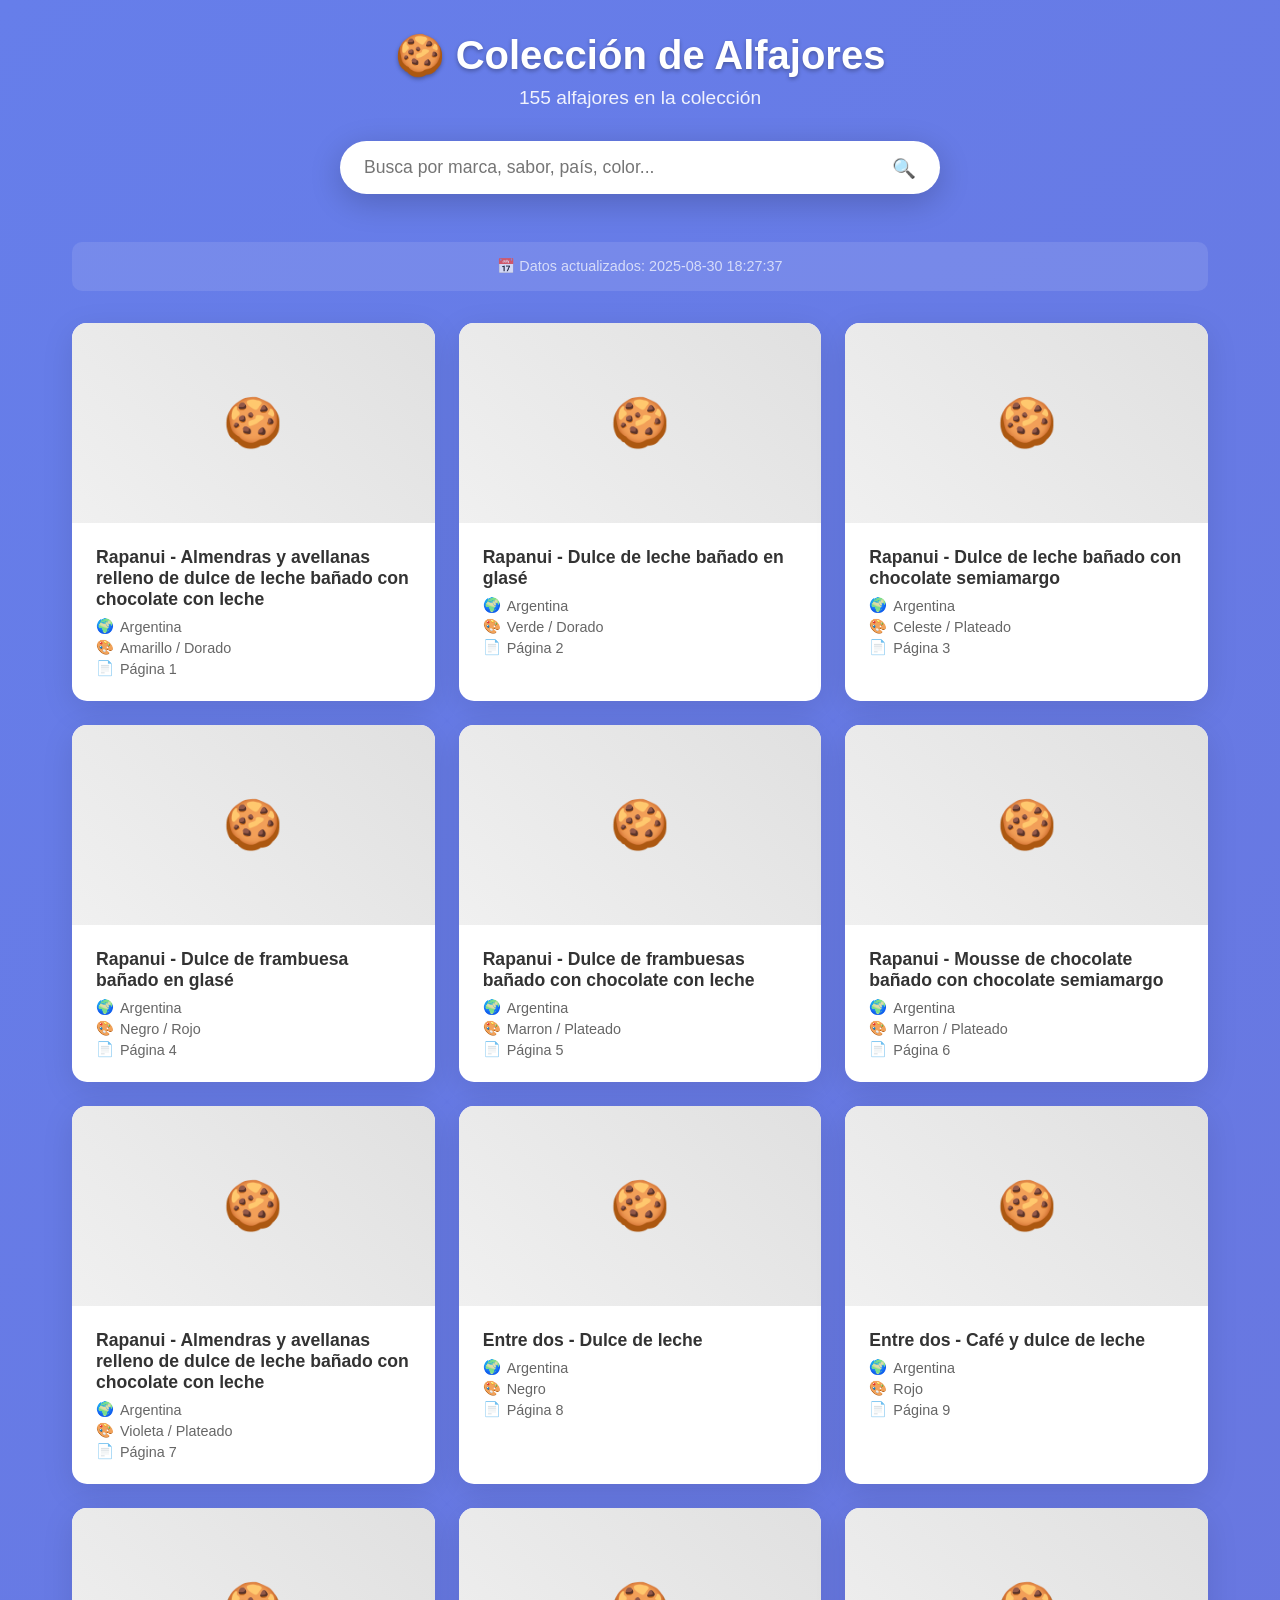
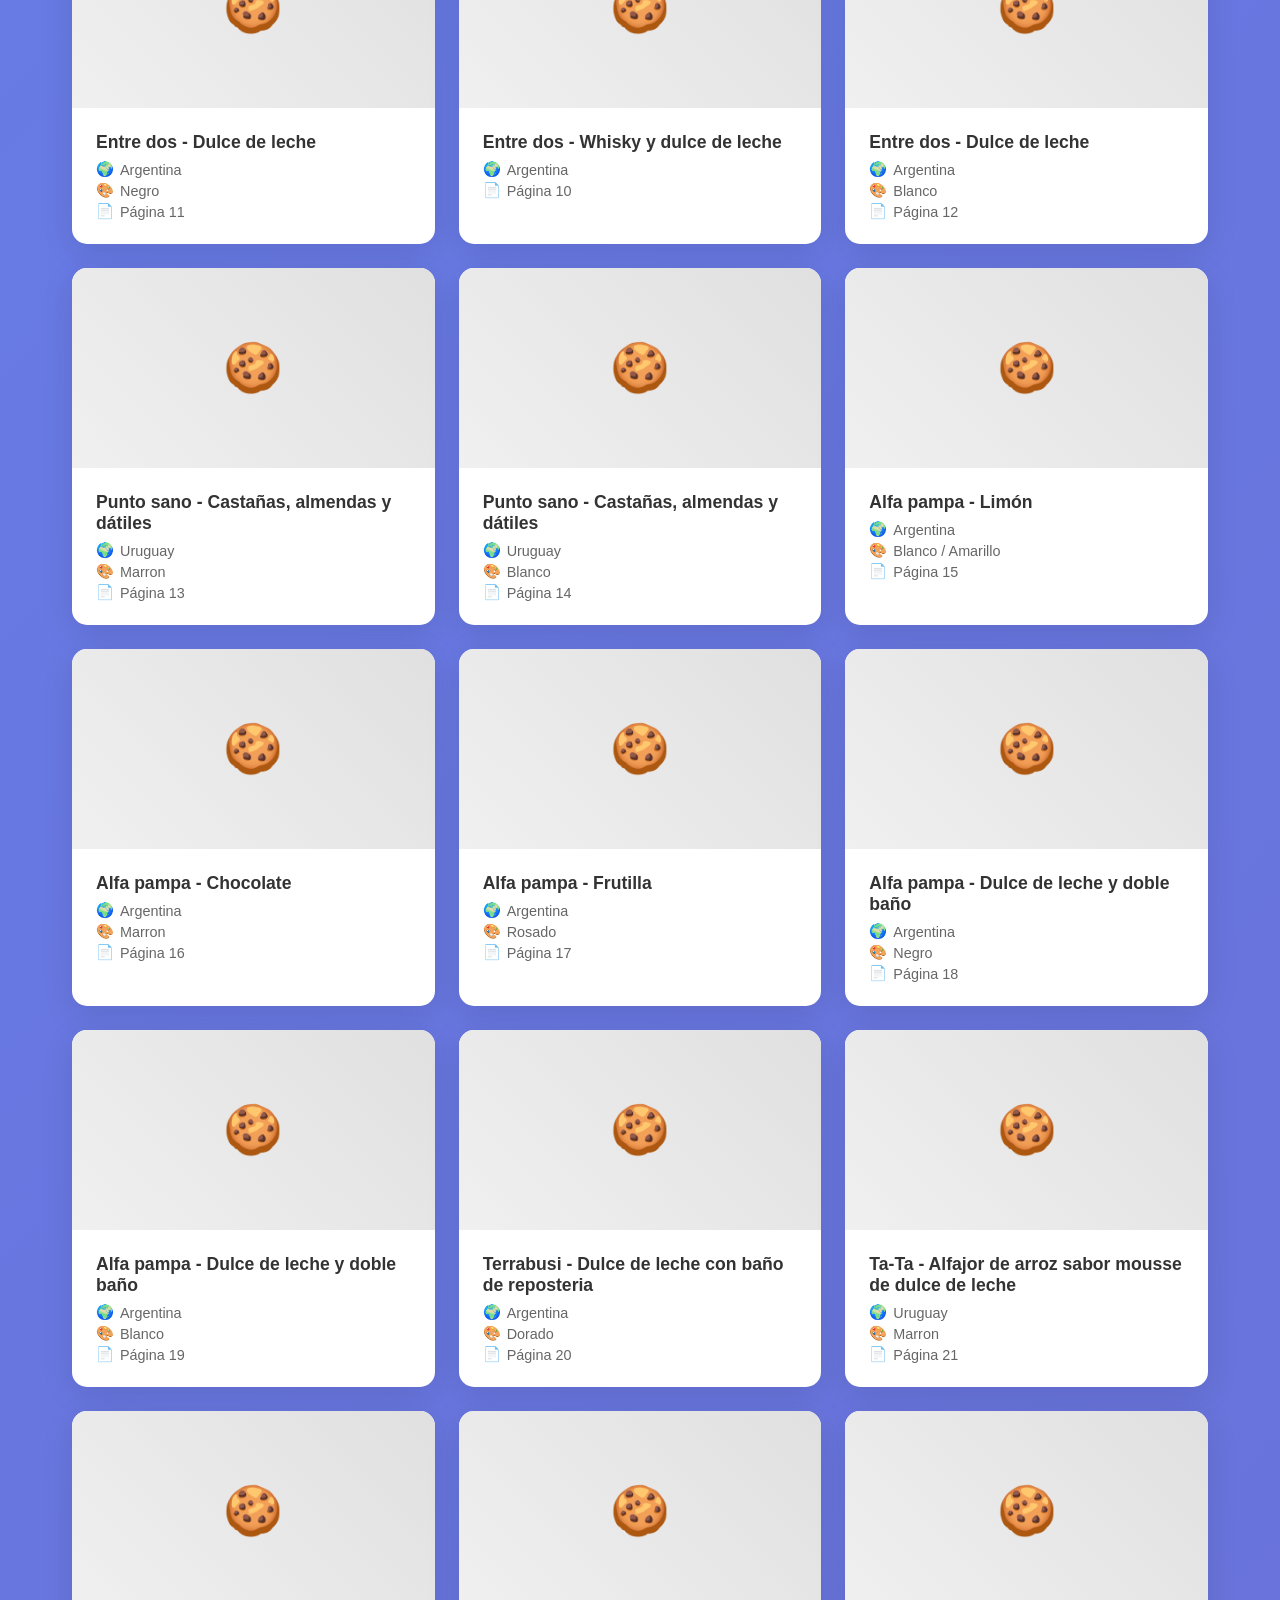
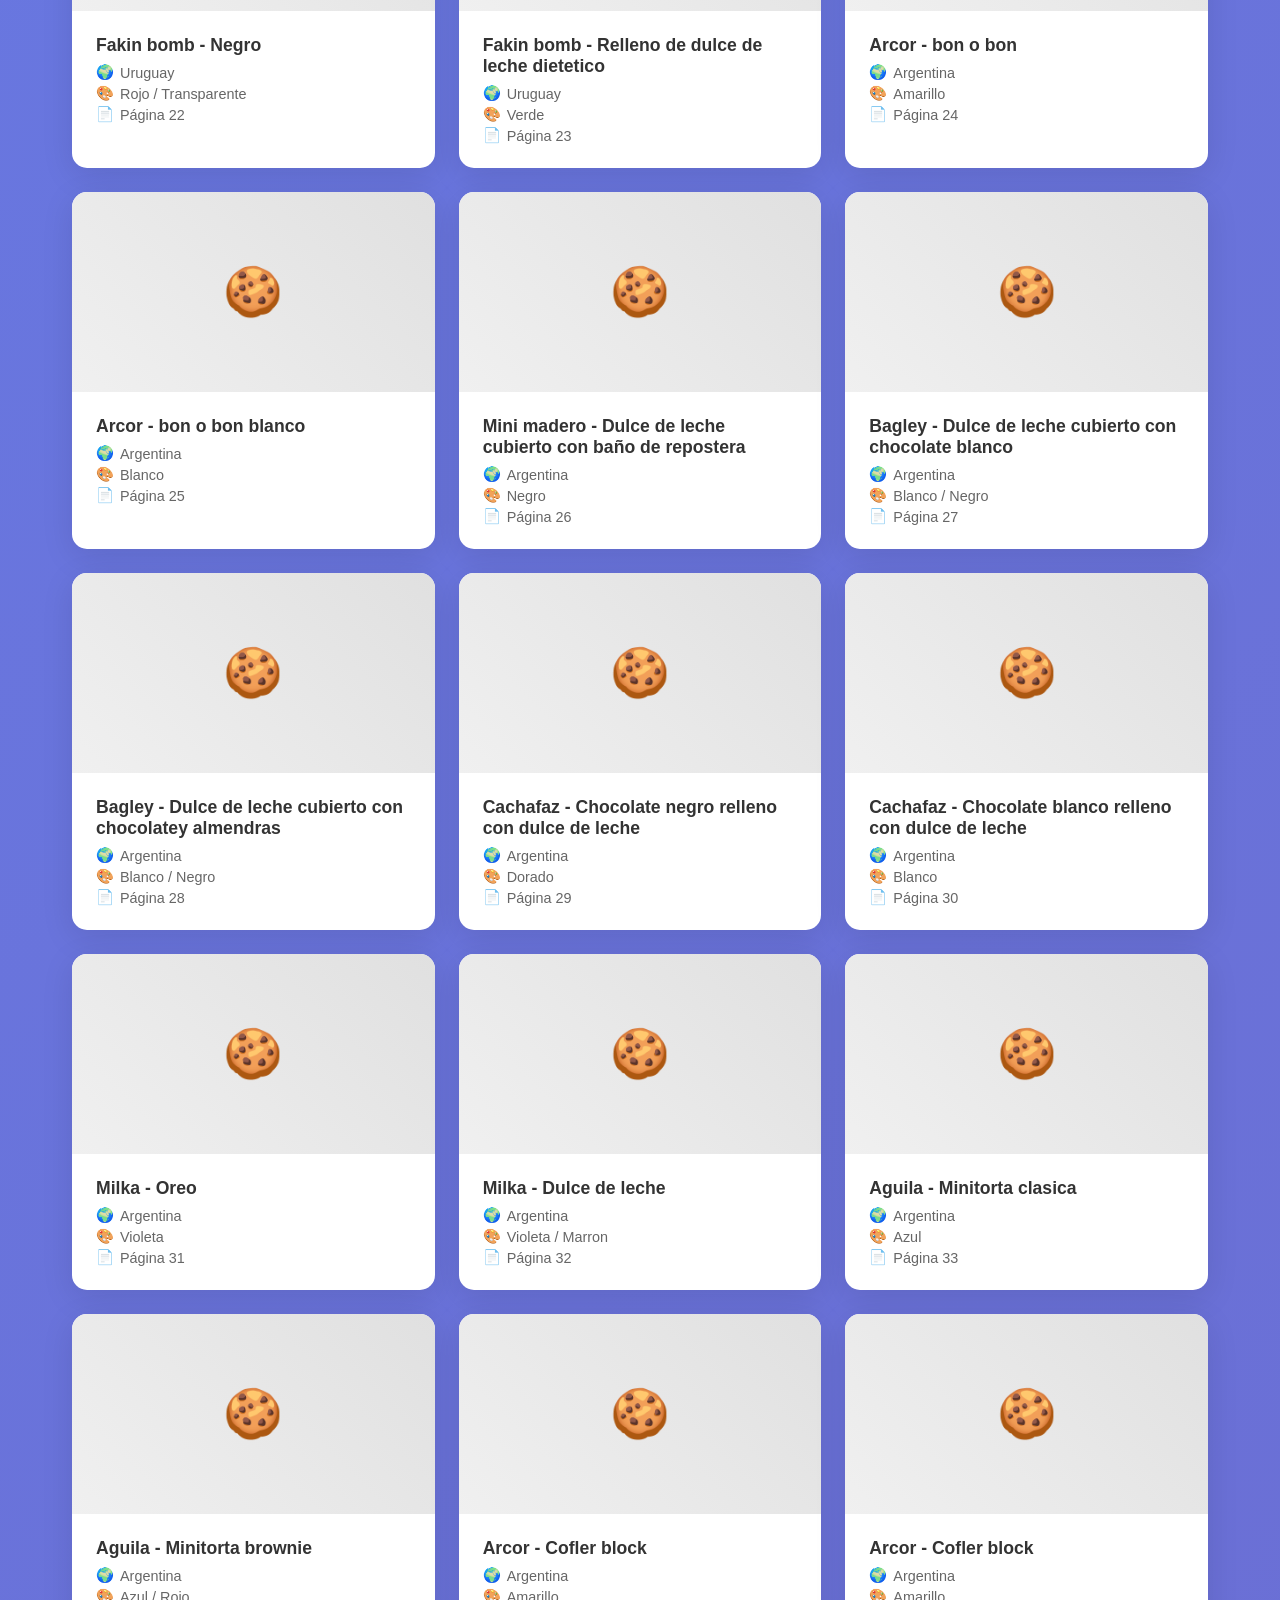
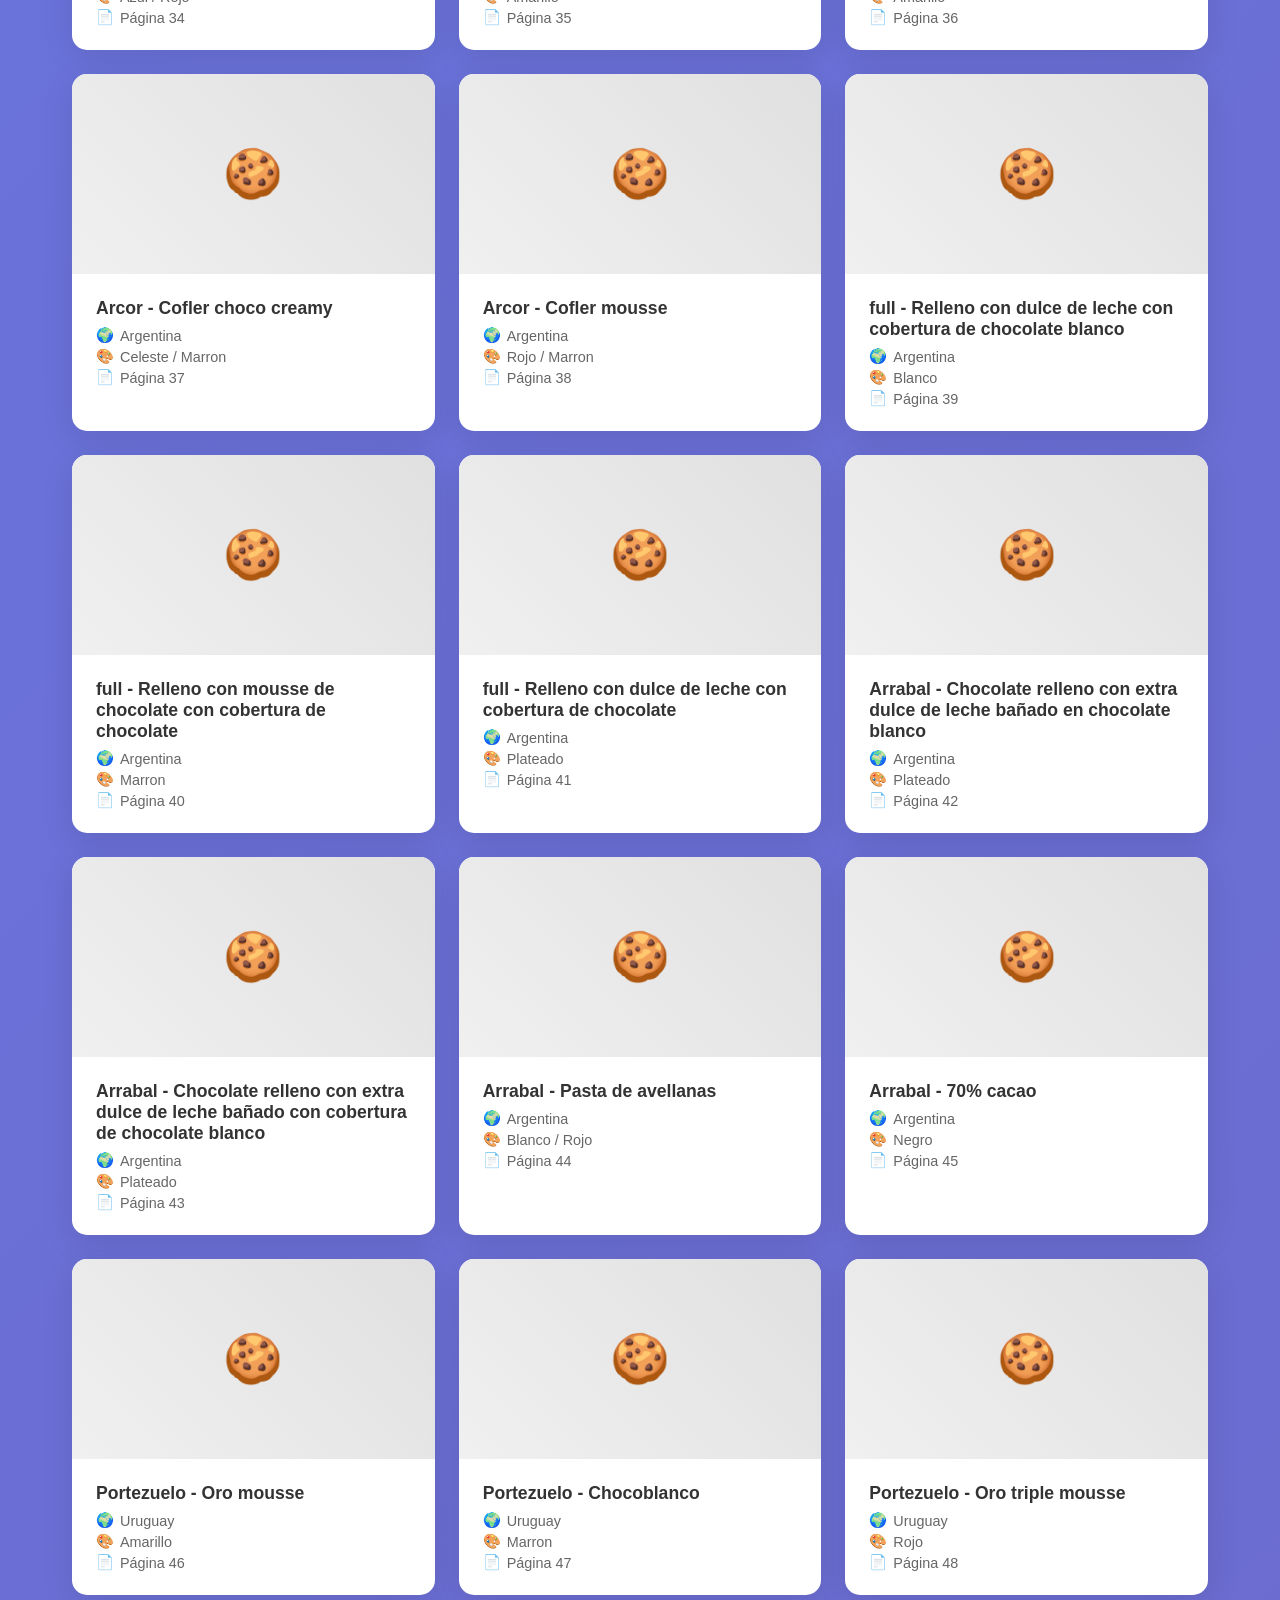
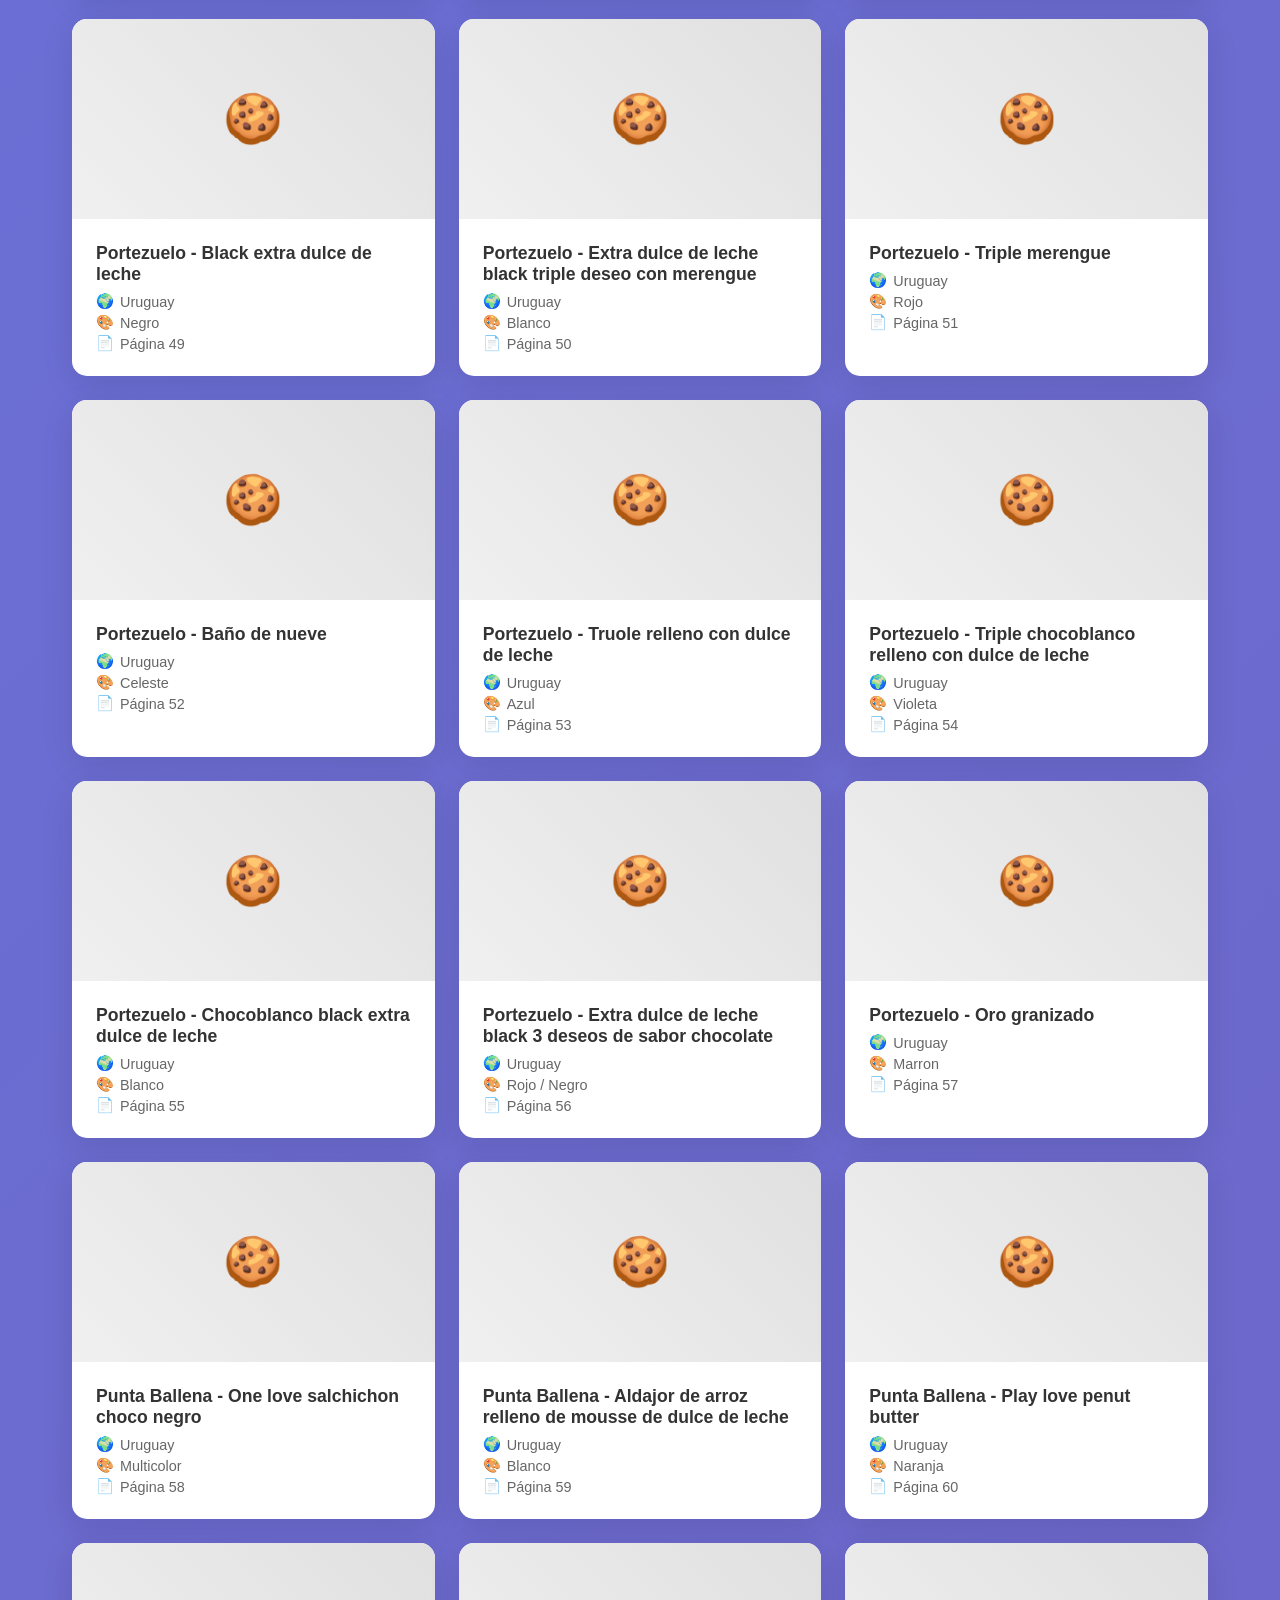
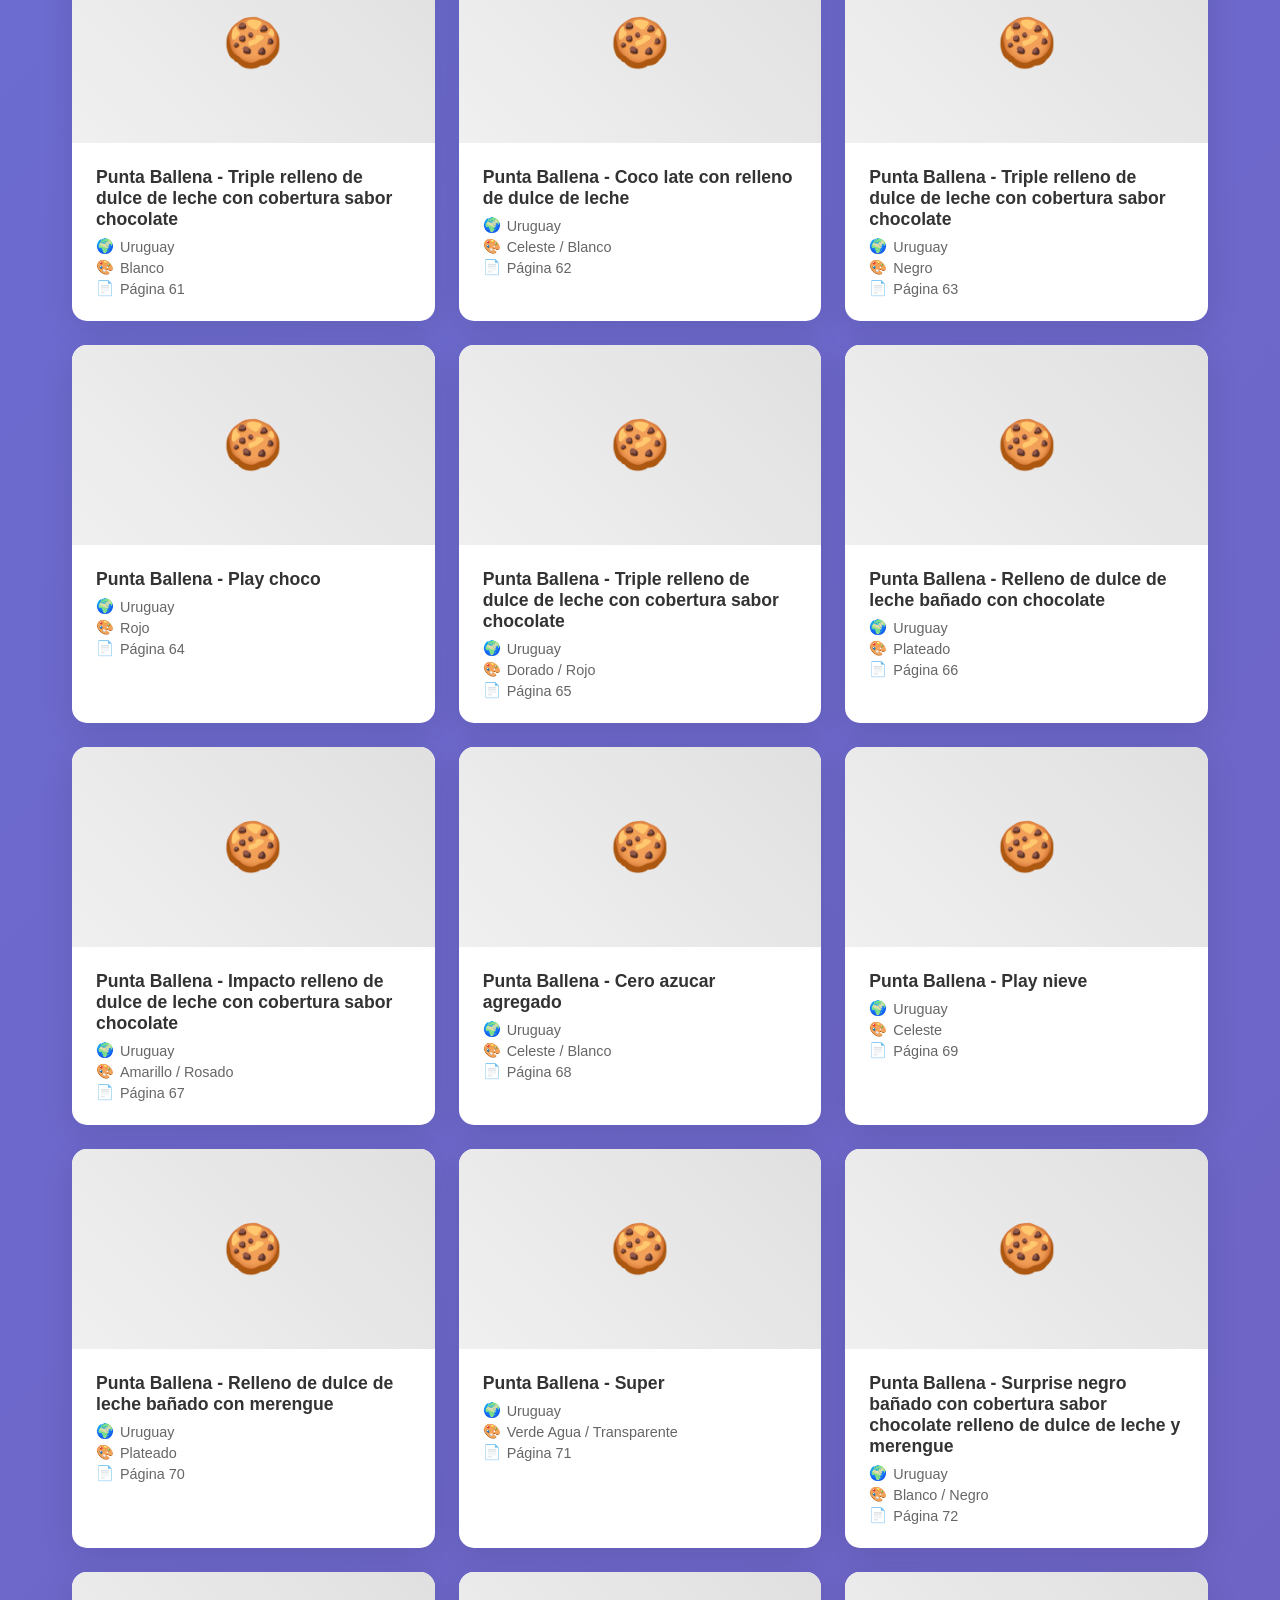
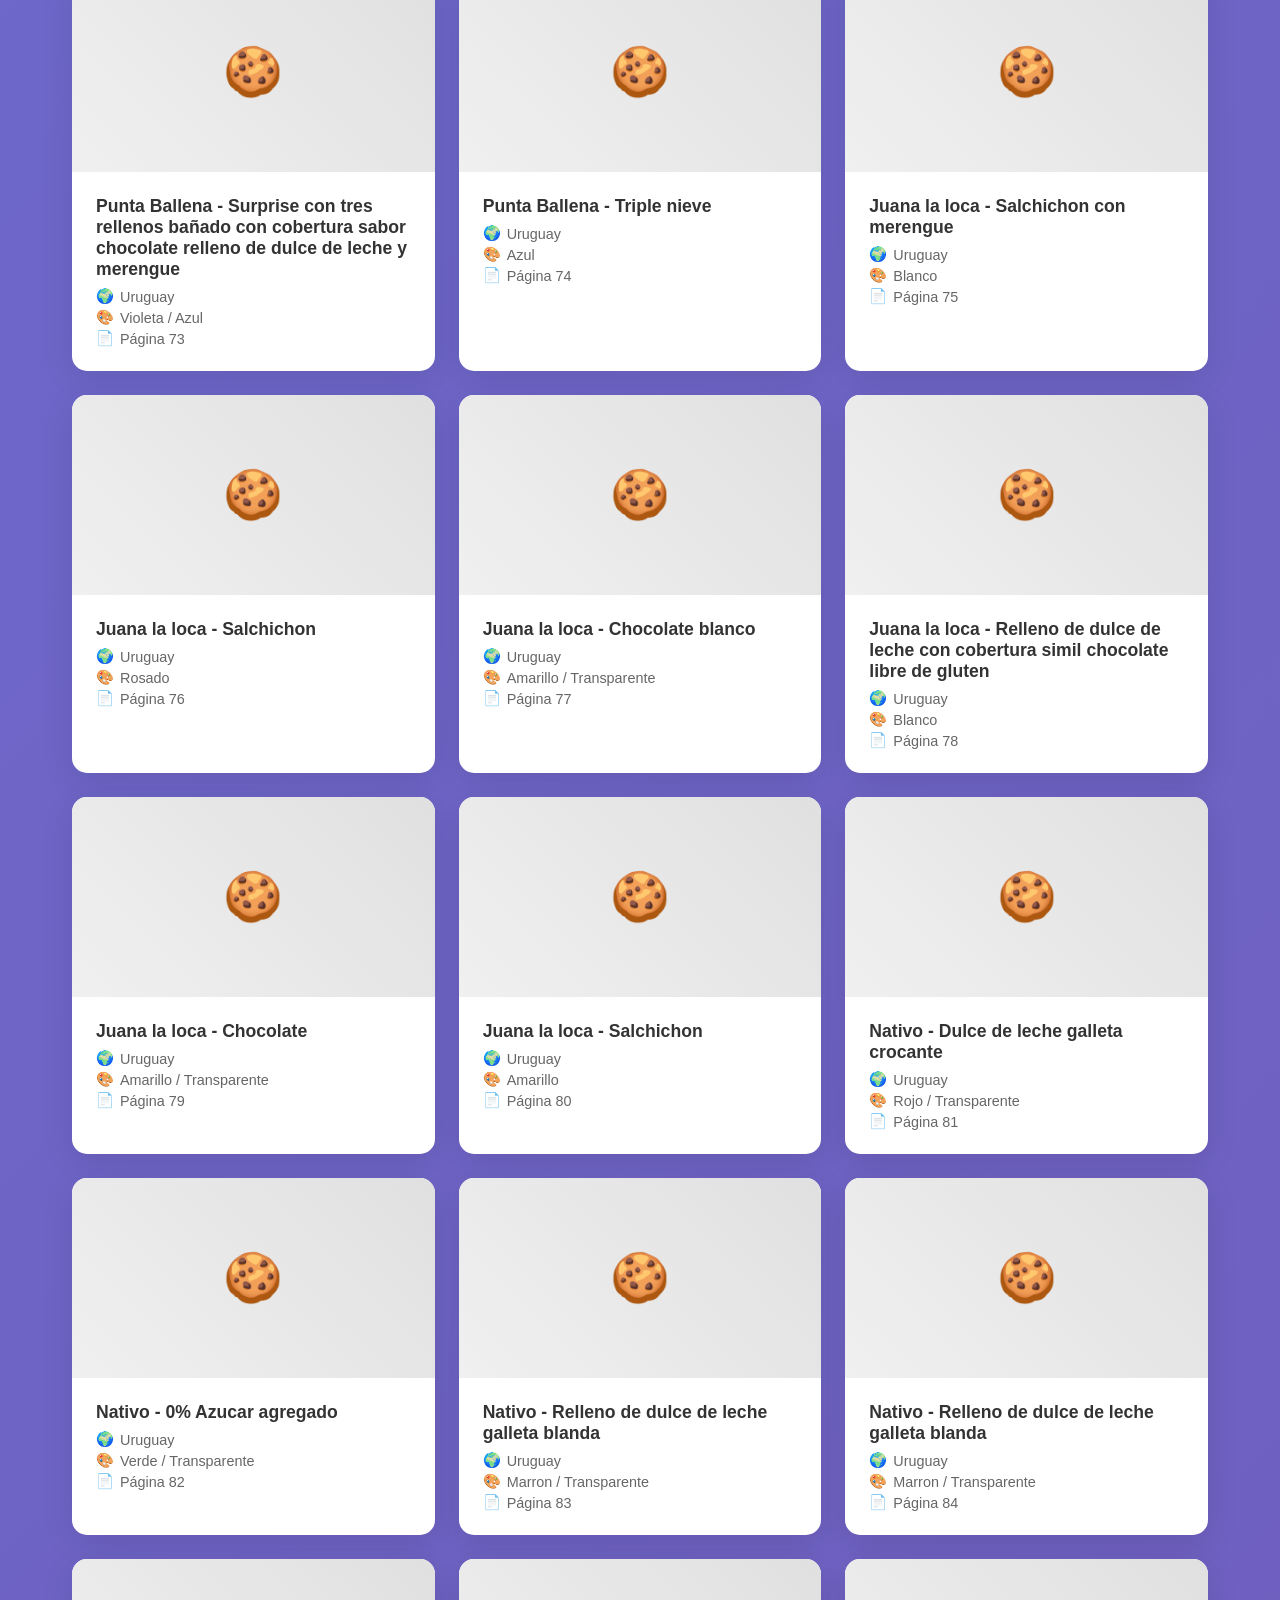
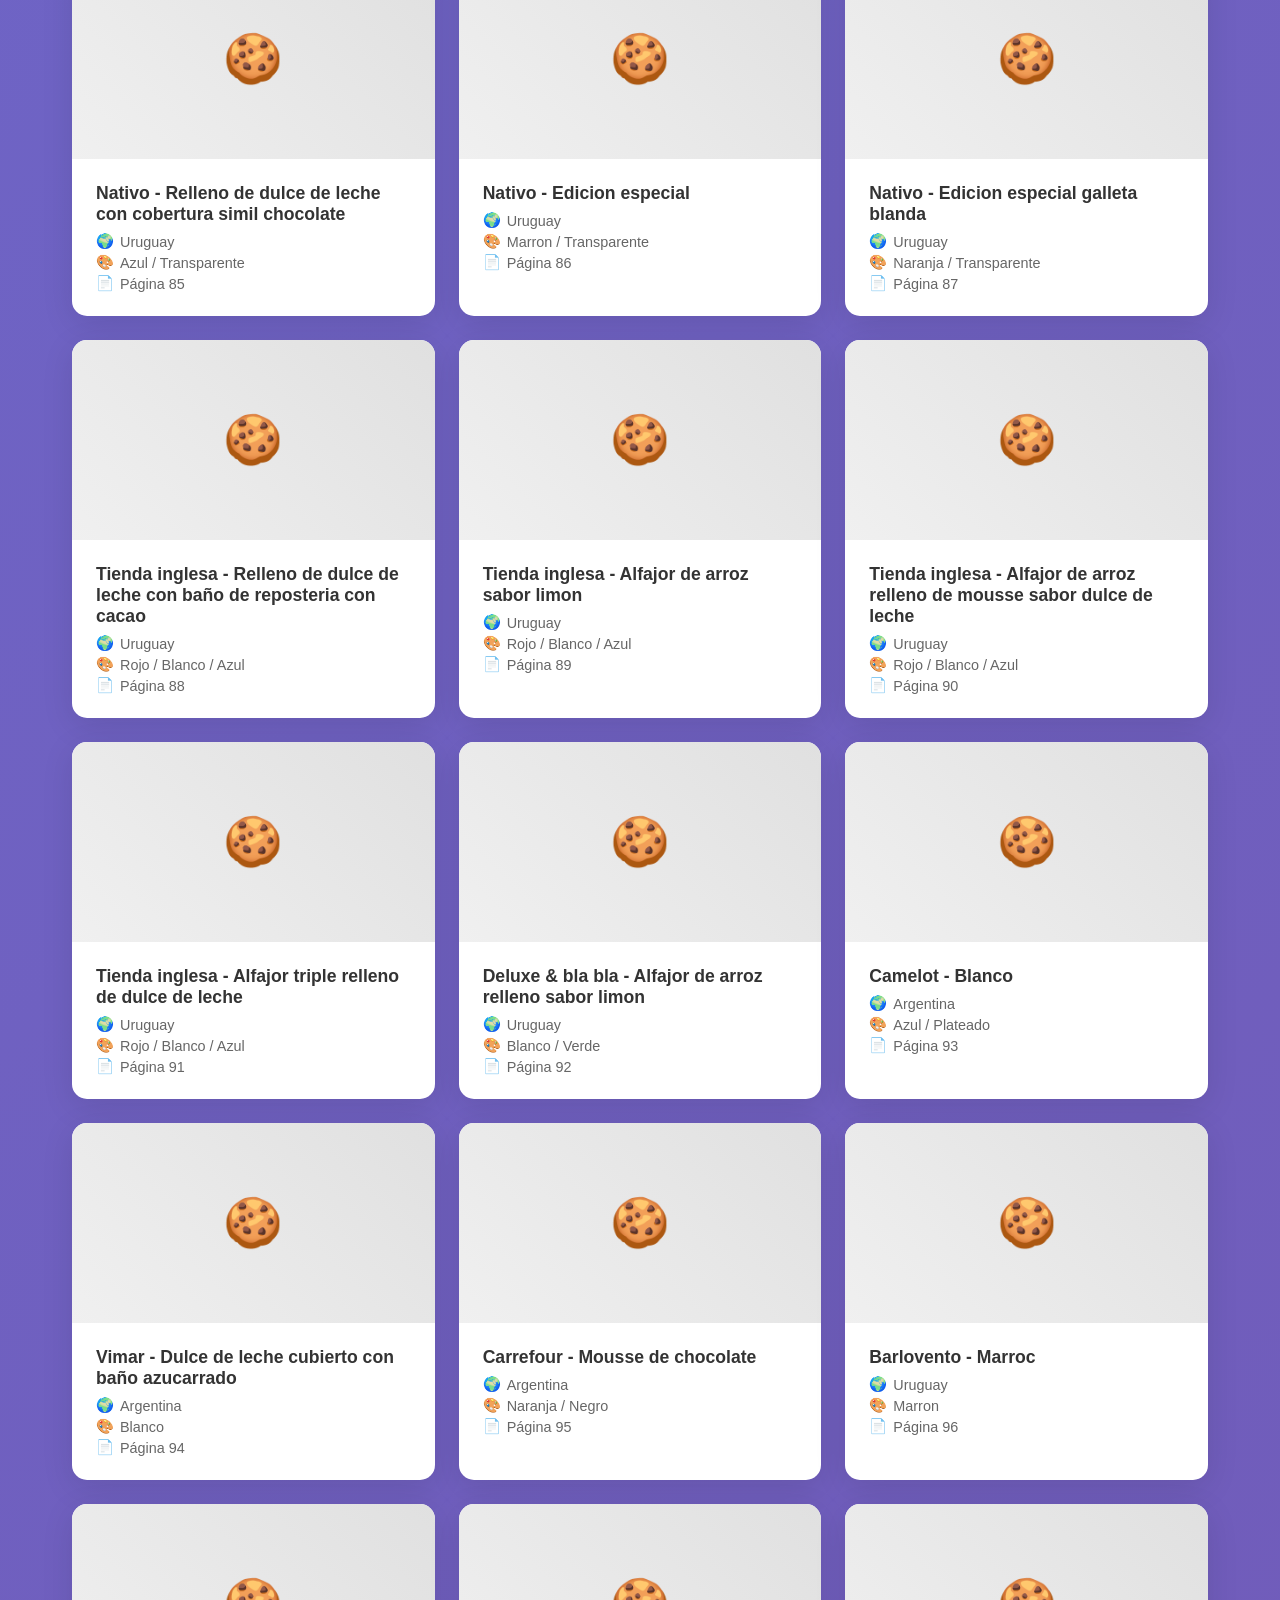
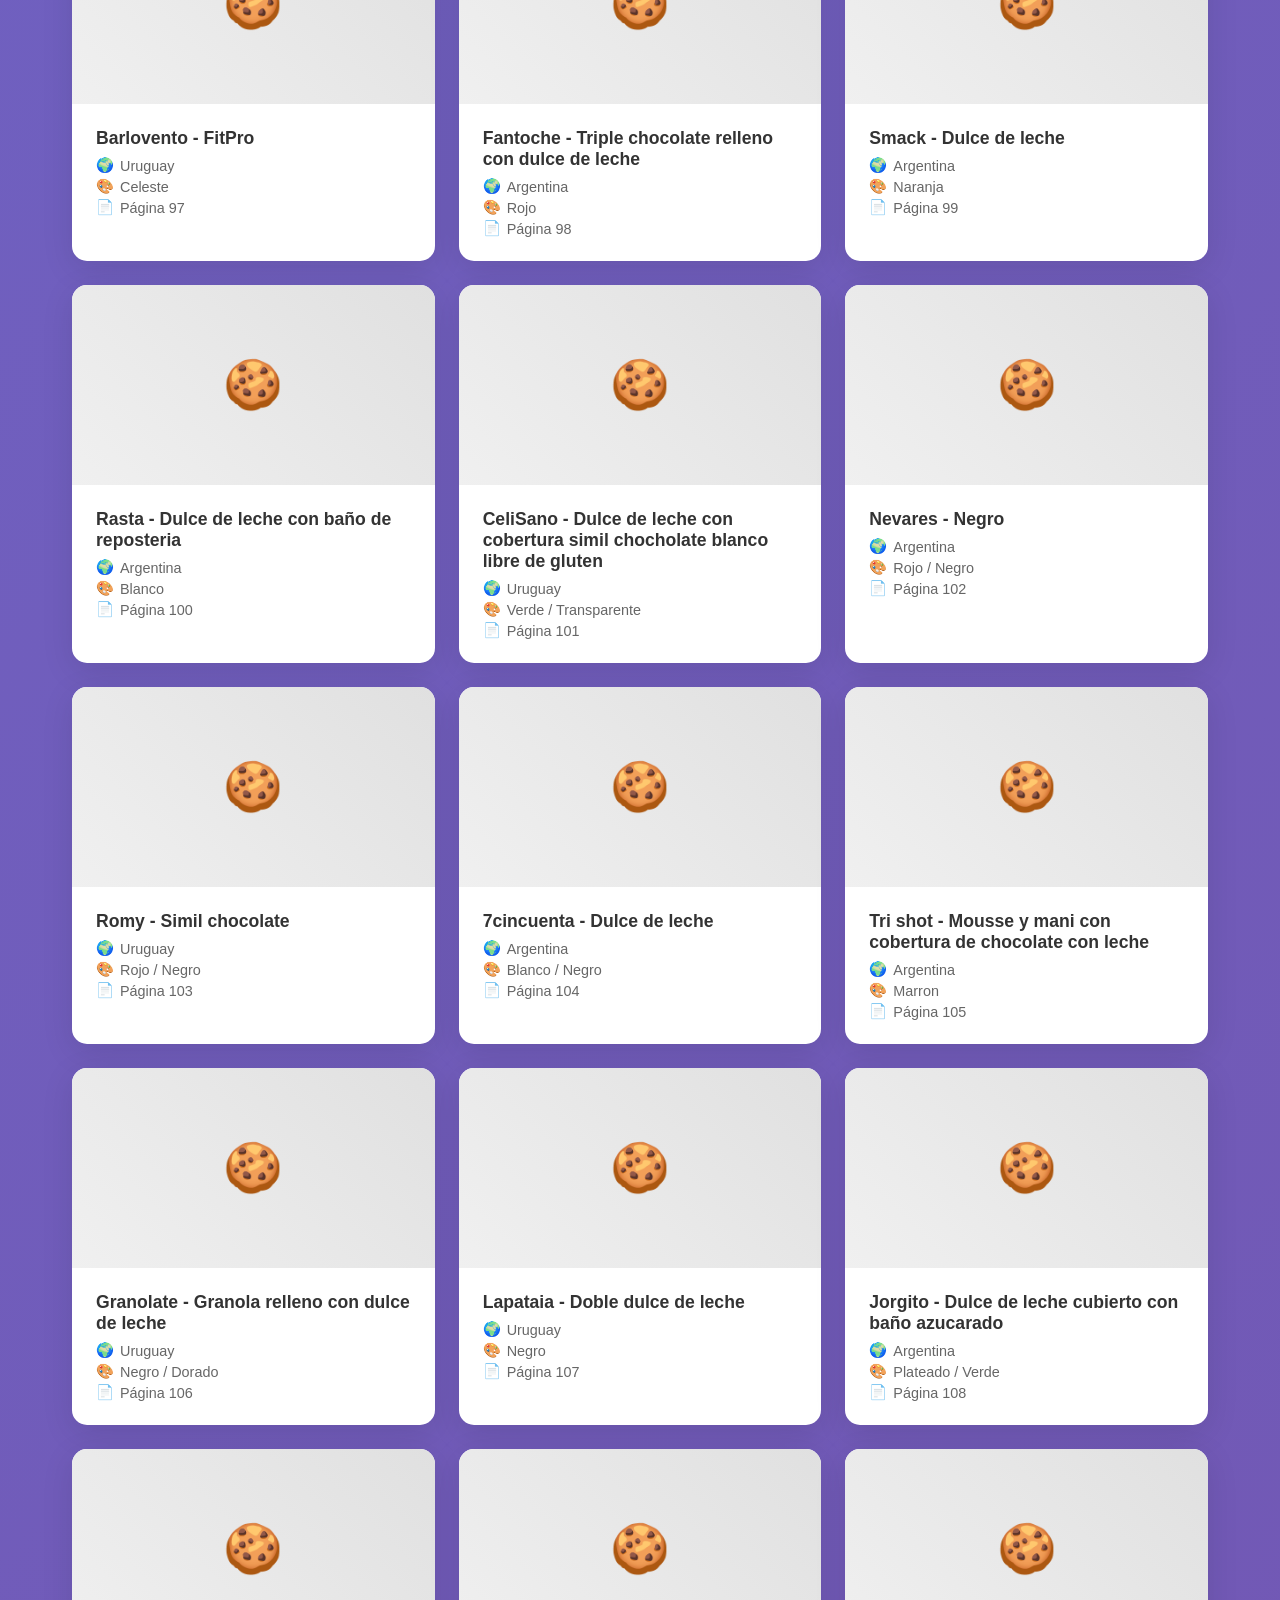
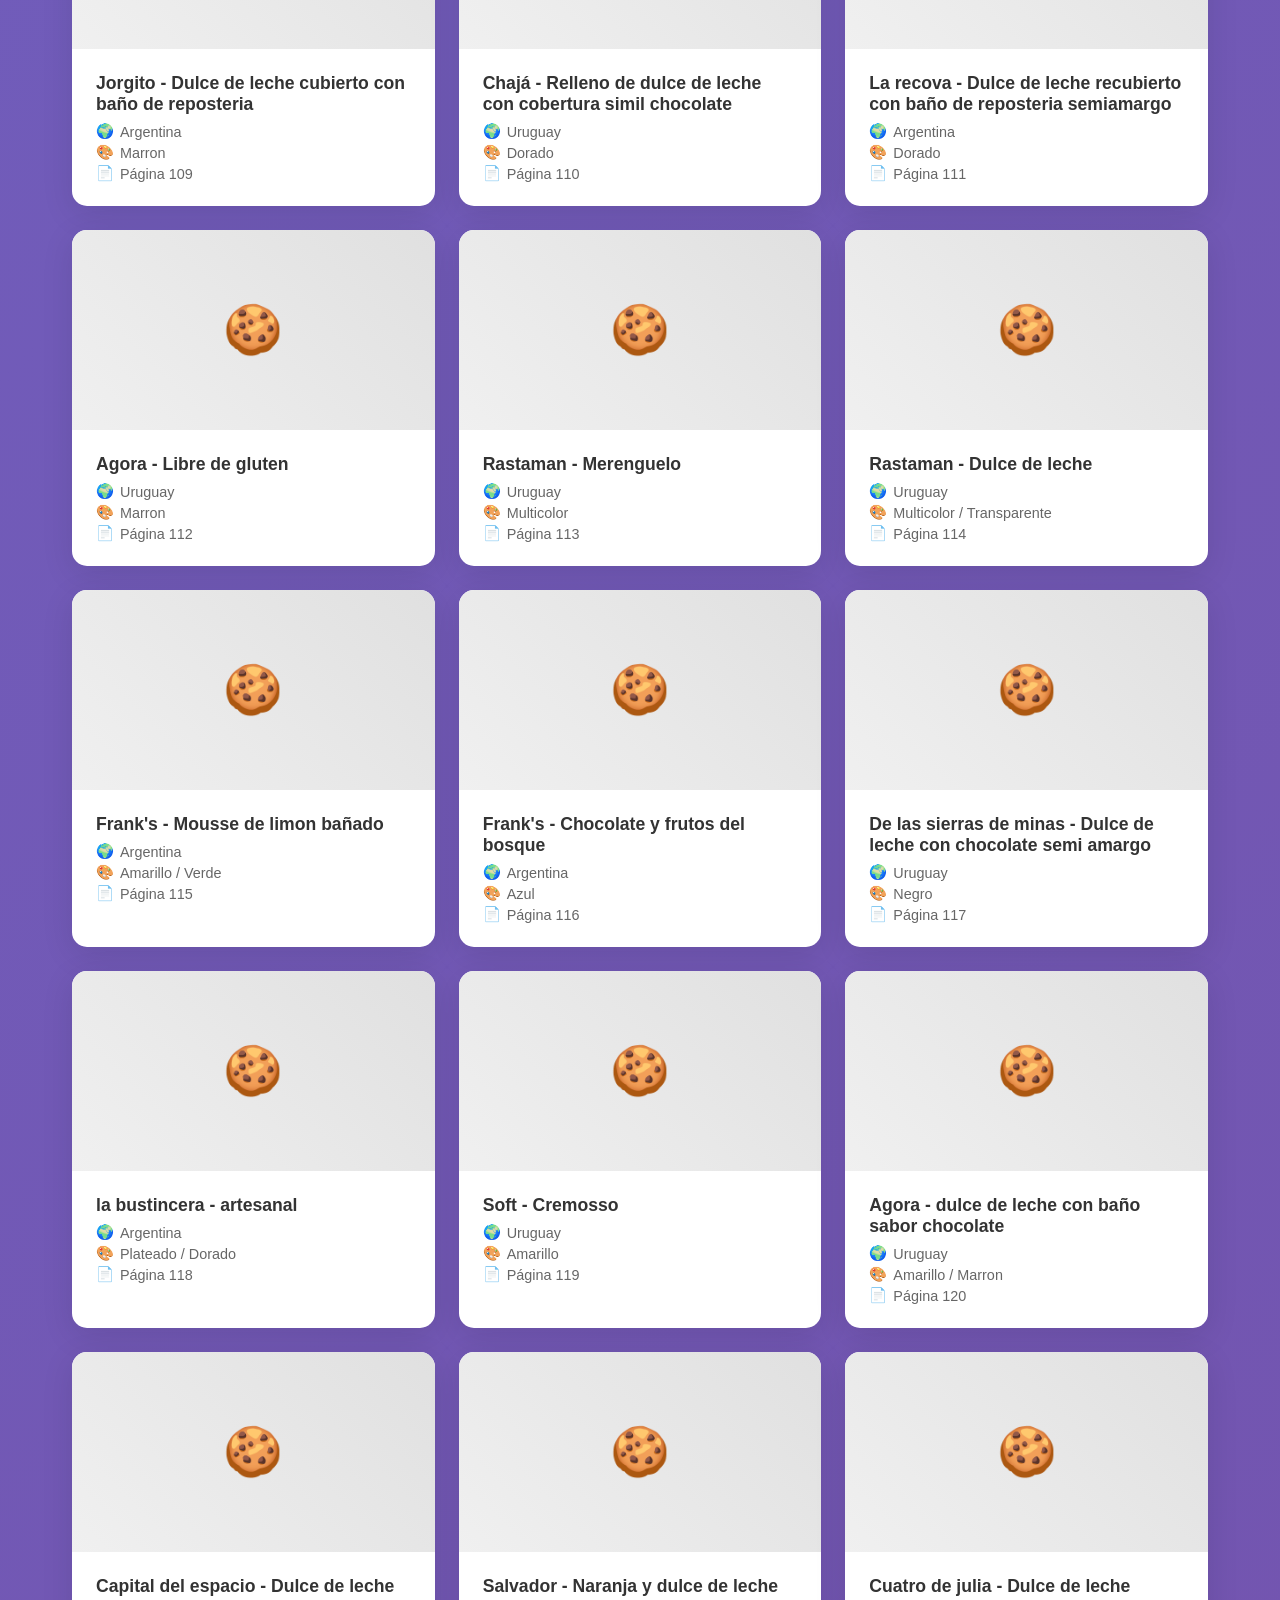
==== deploy-static/index.html @ e86d62c6 "🚀 Initial commit: Alfajores Collection Manager ✅ Complete cloud-enabled backend with PostgreSQL supp" ====
<!DOCTYPE html>
<html lang="es">
<head>
    <meta charset="UTF-8">
    <meta name="viewport" content="width=device-width, initial-scale=1.0">
    <title>Colección de Alfajores</title>
    <link rel="icon" type="image/svg+xml" href="data:image/svg+xml,%3Csvg xmlns='http://www.w3.org/2000/svg' viewBox='0 0 100 100'%3E%3Ctext y='.9em' font-size='90'%3E🍪%3C/text%3E%3C/svg%3E">
    <style>
        * {
            margin: 0;
            padding: 0;
            box-sizing: border-box;
        }
        
        body {
            font-family: -apple-system, BlinkMacSystemFont, 'Segoe UI', Roboto, Oxygen, Ubuntu, Cantarell, sans-serif;
            background: linear-gradient(135deg, #667eea 0%, #764ba2 100%);
            min-height: 100vh;
            color: #333;
        }
        
        .container {
            max-width: 1200px;
            margin: 0 auto;
            padding: 2rem;
        }
        
        .header {
            text-align: center;
            margin-bottom: 3rem;
        }
        
        .title {
            color: white;
            font-size: 2.5rem;
            font-weight: 700;
            margin-bottom: 0.5rem;
            text-shadow: 0 2px 4px rgba(0,0,0,0.3);
        }
        
        .counter {
            color: rgba(255,255,255,0.9);
            font-size: 1.2rem;
            margin-bottom: 2rem;
        }
        
        .search-container {
            position: relative;
            max-width: 600px;
            margin: 0 auto 3rem;
        }
        
        .search-input {
            width: 100%;
            padding: 1rem 1.5rem;
            font-size: 1.1rem;
            border: none;
            border-radius: 50px;
            box-shadow: 0 8px 32px rgba(0,0,0,0.2);
            outline: none;
            transition: all 0.3s ease;
        }
        
        .search-input:focus {
            transform: translateY(-2px);
            box-shadow: 0 12px 40px rgba(0,0,0,0.3);
        }
        
        .search-icon {
            position: absolute;
            right: 1.5rem;
            top: 50%;
            transform: translateY(-50%);
            color: #666;
            font-size: 1.2rem;
        }
        
        .grid {
            display: grid;
            grid-template-columns: repeat(auto-fill, minmax(280px, 1fr));
            gap: 1.5rem;
            margin-top: 2rem;
        }
        
        .card {
            background: white;
            border-radius: 15px;
            overflow: hidden;
            box-shadow: 0 8px 32px rgba(0,0,0,0.1);
            transition: all 0.3s ease;
            cursor: pointer;
        }
        
        .card:hover {
            transform: translateY(-5px);
            box-shadow: 0 16px 48px rgba(0,0,0,0.2);
        }
        
        .card-image {
            width: 100%;
            height: 200px;
            object-fit: cover;
            display: block;
        }
        
        .card-placeholder {
            width: 100%;
            height: 200px;
            background: linear-gradient(45deg, #f0f0f0, #e0e0e0);
            display: flex;
            align-items: center;
            justify-content: center;
            font-size: 3rem;
        }
        
        .card-content {
            padding: 1.5rem;
        }
        
        .card-title {
            font-size: 1.1rem;
            font-weight: 600;
            margin-bottom: 0.5rem;
            color: #333;
        }
        
        .card-details {
            display: flex;
            flex-direction: column;
            gap: 0.25rem;
            font-size: 0.9rem;
            color: #666;
        }
        
        .detail-item {
            display: flex;
            align-items: center;
            gap: 0.5rem;
        }
        
        .detail-icon {
            width: 16px;
            text-align: center;
        }
        
        .loading {
            text-align: center;
            color: white;
            font-size: 1.1rem;
            margin: 3rem 0;
        }
        
        .no-results {
            text-align: center;
            color: rgba(255,255,255,0.8);
            font-size: 1.1rem;
            margin: 3rem 0;
        }
        
        .update-note {
            text-align: center;
            color: rgba(255,255,255,0.7);
            background: rgba(255,255,255,0.1);
            padding: 1rem;
            border-radius: 10px;
            margin: 2rem 0;
            font-size: 0.9rem;
        }
        
        @media (max-width: 768px) {
            .container {
                padding: 1rem;
            }
            
            .title {
                font-size: 2rem;
            }
            
            .grid {
                grid-template-columns: repeat(auto-fill, minmax(250px, 1fr));
                gap: 1rem;
            }
        }
        
        .modal {
            display: none;
            position: fixed;
            z-index: 1000;
            left: 0;
            top: 0;
            width: 100%;
            height: 100%;
            background-color: rgba(0,0,0,0.5);
        }
        
        .modal-content {
            background-color: white;
            margin: 5% auto;
            padding: 2rem;
            border-radius: 15px;
            width: 80%;
            max-width: 500px;
            position: relative;
        }
        
        .close {
            color: #aaa;
            float: right;
            font-size: 28px;
            font-weight: bold;
            cursor: pointer;
            position: absolute;
            top: 1rem;
            right: 1.5rem;
        }
        
        .close:hover {
            color: black;
        }
        
        .modal-image {
            width: 100%;
            max-height: 300px;
            object-fit: contain;
            border-radius: 10px;
            margin-bottom: 1rem;
        }
    </style>
</head>
<body>
    <div class="container">
        <div class="header">
            <h1 class="title">🍪 Colección de Alfajores</h1>
            <div class="counter" id="counter">Cargando colección...</div>
            
            <div class="search-container">
                <input 
                    type="text" 
                    class="search-input" 
                    id="searchInput"
                    placeholder="Busca por marca, sabor, país, color..."
                    autocomplete="off"
                >
                <span class="search-icon">🔍</span>
            </div>
        </div>
        
        <div class="update-note">
            📅 Datos actualizados: <span id="lastUpdate">Cargando...</span>
        </div>
        
        <div id="loading" class="loading">Cargando alfajores...</div>
        <div id="noResults" class="no-results" style="display: none;">
            No se encontraron alfajores con esos criterios de búsqueda
        </div>
        
        <div class="grid" id="grid"></div>
    </div>

    <!-- Modal para mostrar imagen completa -->
    <div id="imageModal" class="modal" style="display: none;">
        <div class="modal-content">
            <span class="modal-close">&times;</span>
            <div class="modal-header">
                <h2 id="modalTitle"></h2>
                <div id="modalDetails"></div>
            </div>
            <div class="modal-image-container">
                <img id="modalImage" src="" alt="" />
            </div>
        </div>
    </div>

    <script>
        // Los datos se cargan desde data.js
        let allAlfajores = [];
        let filteredAlfajores = [];
        
        // DOM Elements
        const searchInput = document.getElementById('searchInput');
        const grid = document.getElementById('grid');
        const counter = document.getElementById('counter');
        const loading = document.getElementById('loading');
        const noResults = document.getElementById('noResults');
        const modal = document.getElementById('modal');
        const modalContent = document.getElementById('modalContent');
        const lastUpdate = document.getElementById('lastUpdate');
        
        // Initialize
        document.addEventListener('DOMContentLoaded', () => {
            loadData();
            setupSearch();
            setupModal();
        });
        
        function loadData() {
            try {
                // Los datos se cargan desde data.js que se incluye al final
                if (typeof alfajoresData !== 'undefined') {
                    allAlfajores = alfajoresData.alfajores || [];
                    filteredAlfajores = [...allAlfajores];
                    lastUpdate.textContent = alfajoresData.lastUpdate || 'Fecha no disponible';
                    
                    updateCounter();
                    renderGrid();
                } else {
                    throw new Error('Datos no disponibles');
                }
            } catch (err) {
                console.error('Error loading data:', err);
                counter.textContent = 'Error al cargar los datos';
            } finally {
                loading.style.display = 'none';
            }
        }
        
        function setupSearch() {
            let searchTimeout;
            
            searchInput.addEventListener('input', (e) => {
                clearTimeout(searchTimeout);
                searchTimeout = setTimeout(() => {
                    performSearch(e.target.value);
                }, 300);
            });
        }
        
        function setupModal() {
            const closeBtn = document.querySelector('.close');
            
            closeBtn.onclick = function() {
                modal.style.display = "none";
            }
            
            window.onclick = function(event) {
                if (event.target == modal) {
                    modal.style.display = "none";
                }
            }
        }
        
        function performSearch(query) {
            if (!query.trim()) {
                filteredAlfajores = [...allAlfajores];
            } else {
                const searchTerms = query.toLowerCase().trim().split(/\s+/);
                
                filteredAlfajores = allAlfajores.filter(alfajor => {
                    // Get all searchable text for this alfajor
                    const searchableText = [
                        alfajor.marca || '',
                        alfajor.sabor || '',
                        alfajor.pais || '',
                        alfajor.color || '',
                        alfajor.notas || ''
                    ].join(' ').toLowerCase();
                    
                    // Check if ALL search terms are found somewhere in the alfajor data
                    return searchTerms.every(term => 
                        searchableText.includes(term)
                    );
                });
            }
            
            renderGrid();
        }
        
        function updateCounter() {
            const total = allAlfajores.length;
            counter.textContent = `${total} alfajores en la colección`;
        }
        
        function renderGrid() {
            if (filteredAlfajores.length === 0 && allAlfajores.length > 0) {
                grid.style.display = 'none';
                noResults.style.display = 'block';
                return;
            }
            
            grid.style.display = 'grid';
            noResults.style.display = 'none';
            
            grid.innerHTML = filteredAlfajores.map(alfajor => `
                <div class="card" onclick="openModal(${JSON.stringify(alfajor).replace(/"/g, '&quot;')})">
                    ${alfajor.image_url ? `
                        <img 
                            src="${alfajor.image_url}" 
                            alt="${alfajor.marca} - ${alfajor.sabor}"
                            class="card-image"
                            loading="lazy"
                            onerror="this.style.display='none'; this.nextElementSibling.style.display='flex';"
                        >
                        <div class="card-placeholder" style="display: none;">
                            🍪
                        </div>
                    ` : `
                        <div class="card-placeholder">
                            🍪
                        </div>
                    `}
                    
                    <div class="card-content">
                        <div class="card-title">${alfajor.marca} - ${alfajor.sabor}</div>
                        <div class="card-details">
                            <div class="detail-item">
                                <span class="detail-icon">🌍</span>
                                <span>${alfajor.pais || 'No especificado'}</span>
                            </div>
                            ${alfajor.color ? `
                                <div class="detail-item">
                                    <span class="detail-icon">🎨</span>
                                    <span>${alfajor.color}</span>
                                </div>
                            ` : ''}
                            <div class="detail-item">
                                <span class="detail-icon">📄</span>
                                <span>Página ${alfajor.page_number}</span>
                            </div>
                        </div>
                    </div>
                </div>
            `).join('');
        }
        
        function openModal(alfajor) {
            modalContent.innerHTML = `
                ${alfajor.image_url ? `
                    <img src="${alfajor.image_url}" alt="${alfajor.marca} - ${alfajor.sabor}" class="modal-image">
                ` : ''}
                <h2>${alfajor.marca} - ${alfajor.sabor}</h2>
                <p><strong>🌍 País:</strong> ${alfajor.pais || 'No especificado'}</p>
                ${alfajor.color ? `<p><strong>🎨 Color:</strong> ${alfajor.color}</p>` : ''}
                <p><strong>📄 Página:</strong> ${alfajor.page_number}</p>
                ${alfajor.notas ? `<p><strong>📝 Notas:</strong> ${alfajor.notas}</p>` : ''}
            `;
            modal.style.display = "block";
        }
    </script>
    
    <!-- Los datos se cargan desde este archivo -->
    <script src="data.js"></script>
</body>
</html>
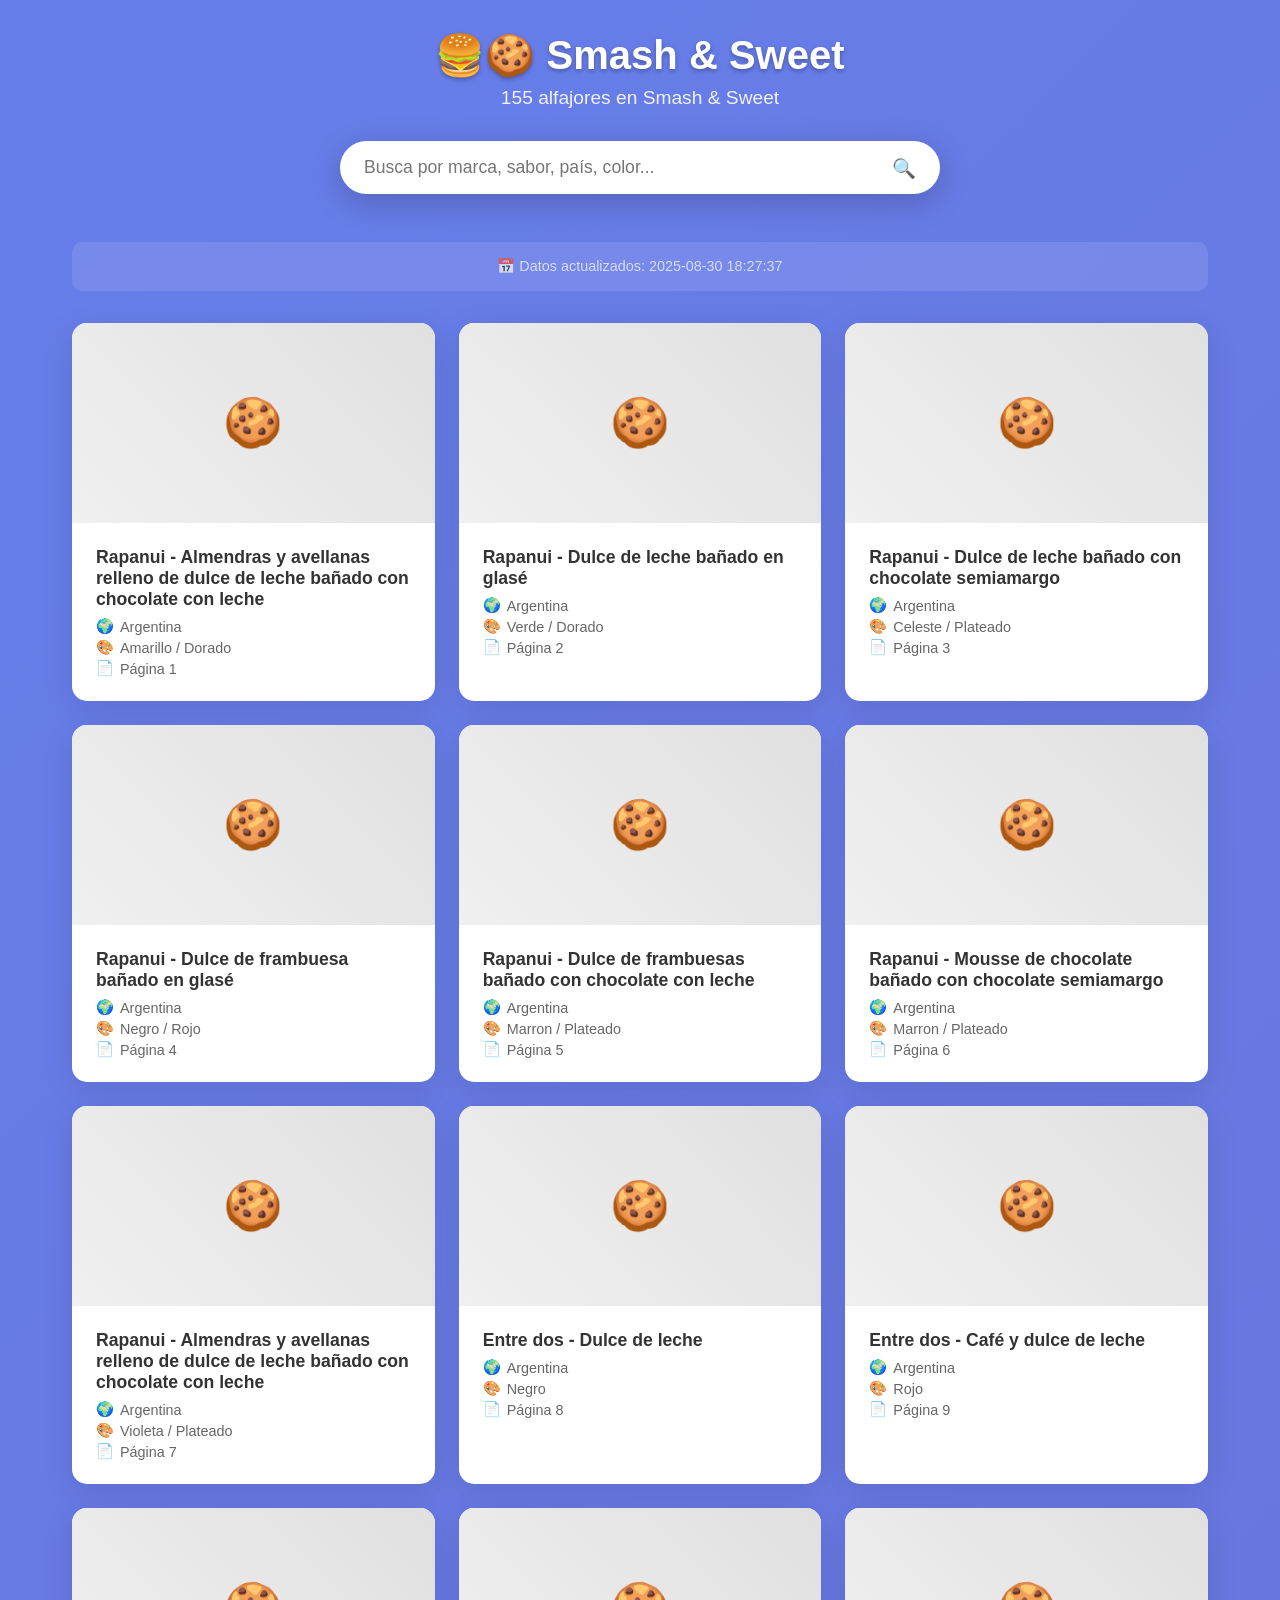
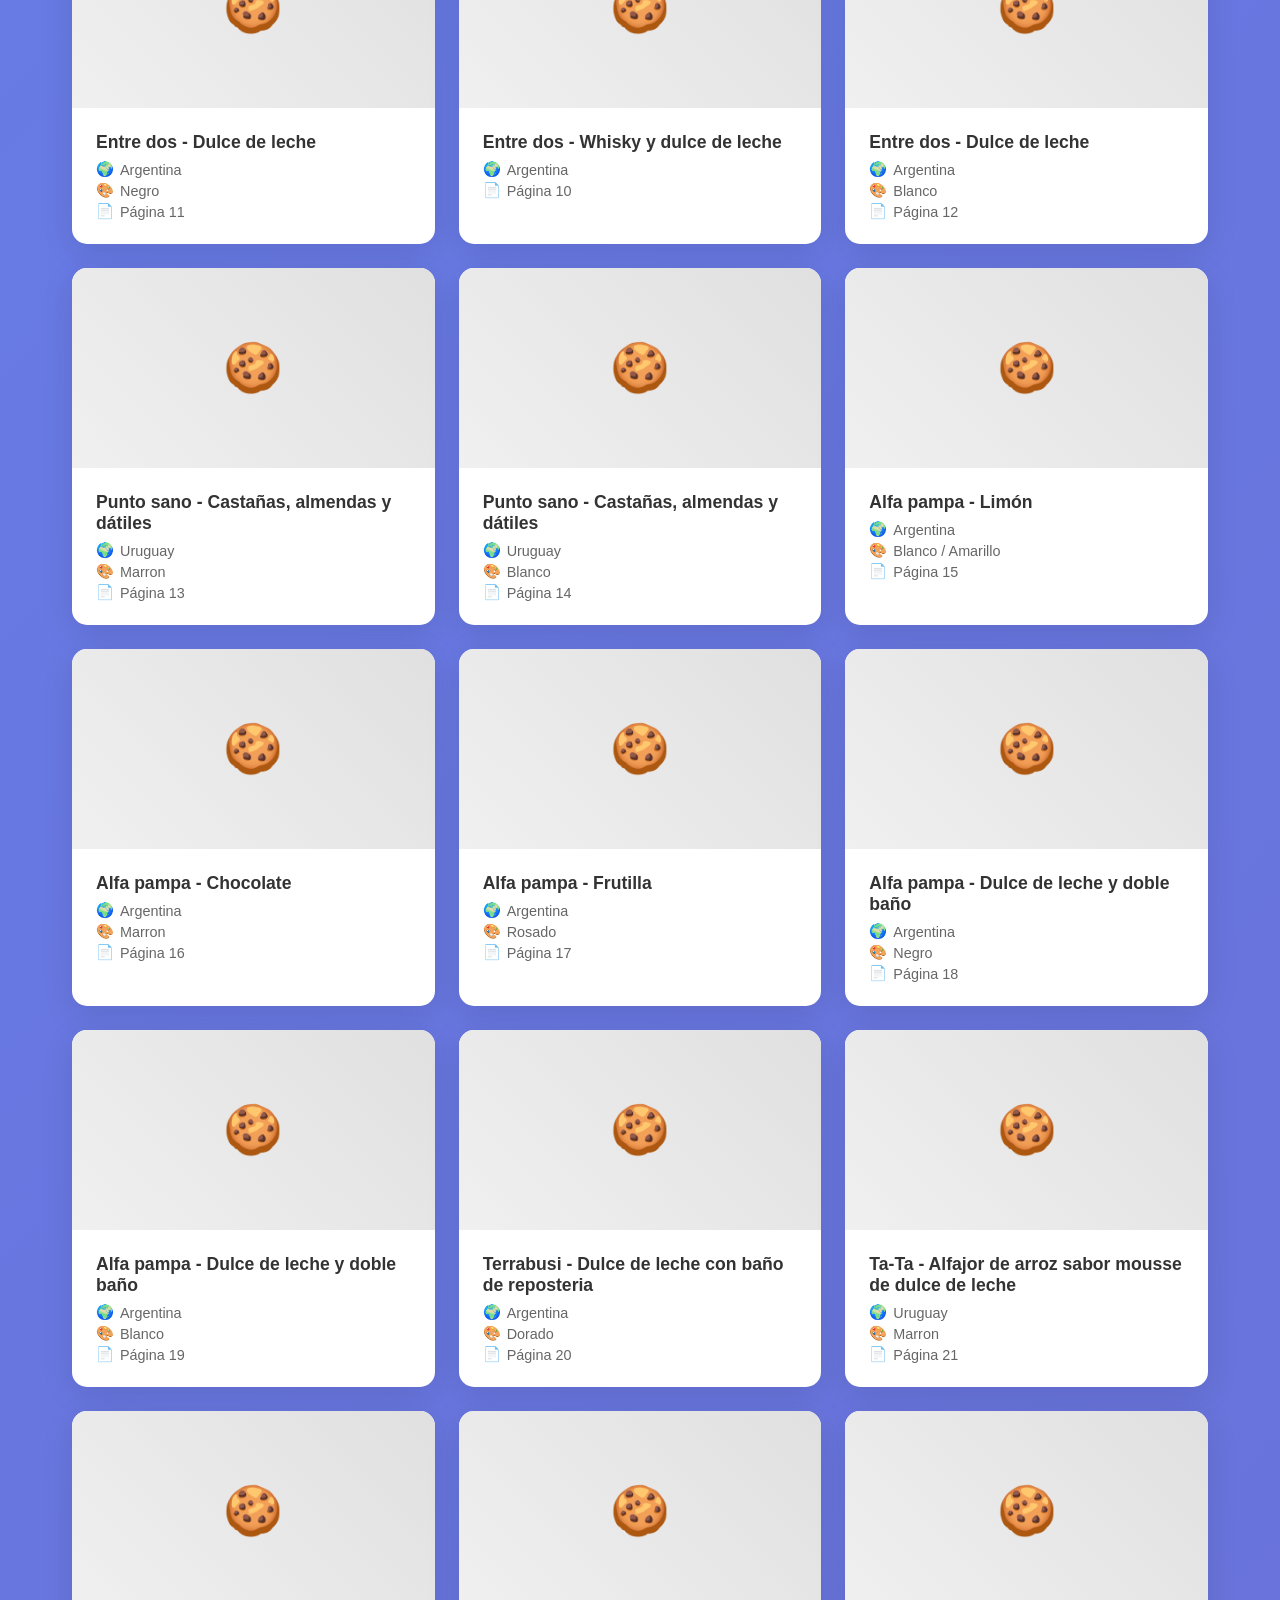
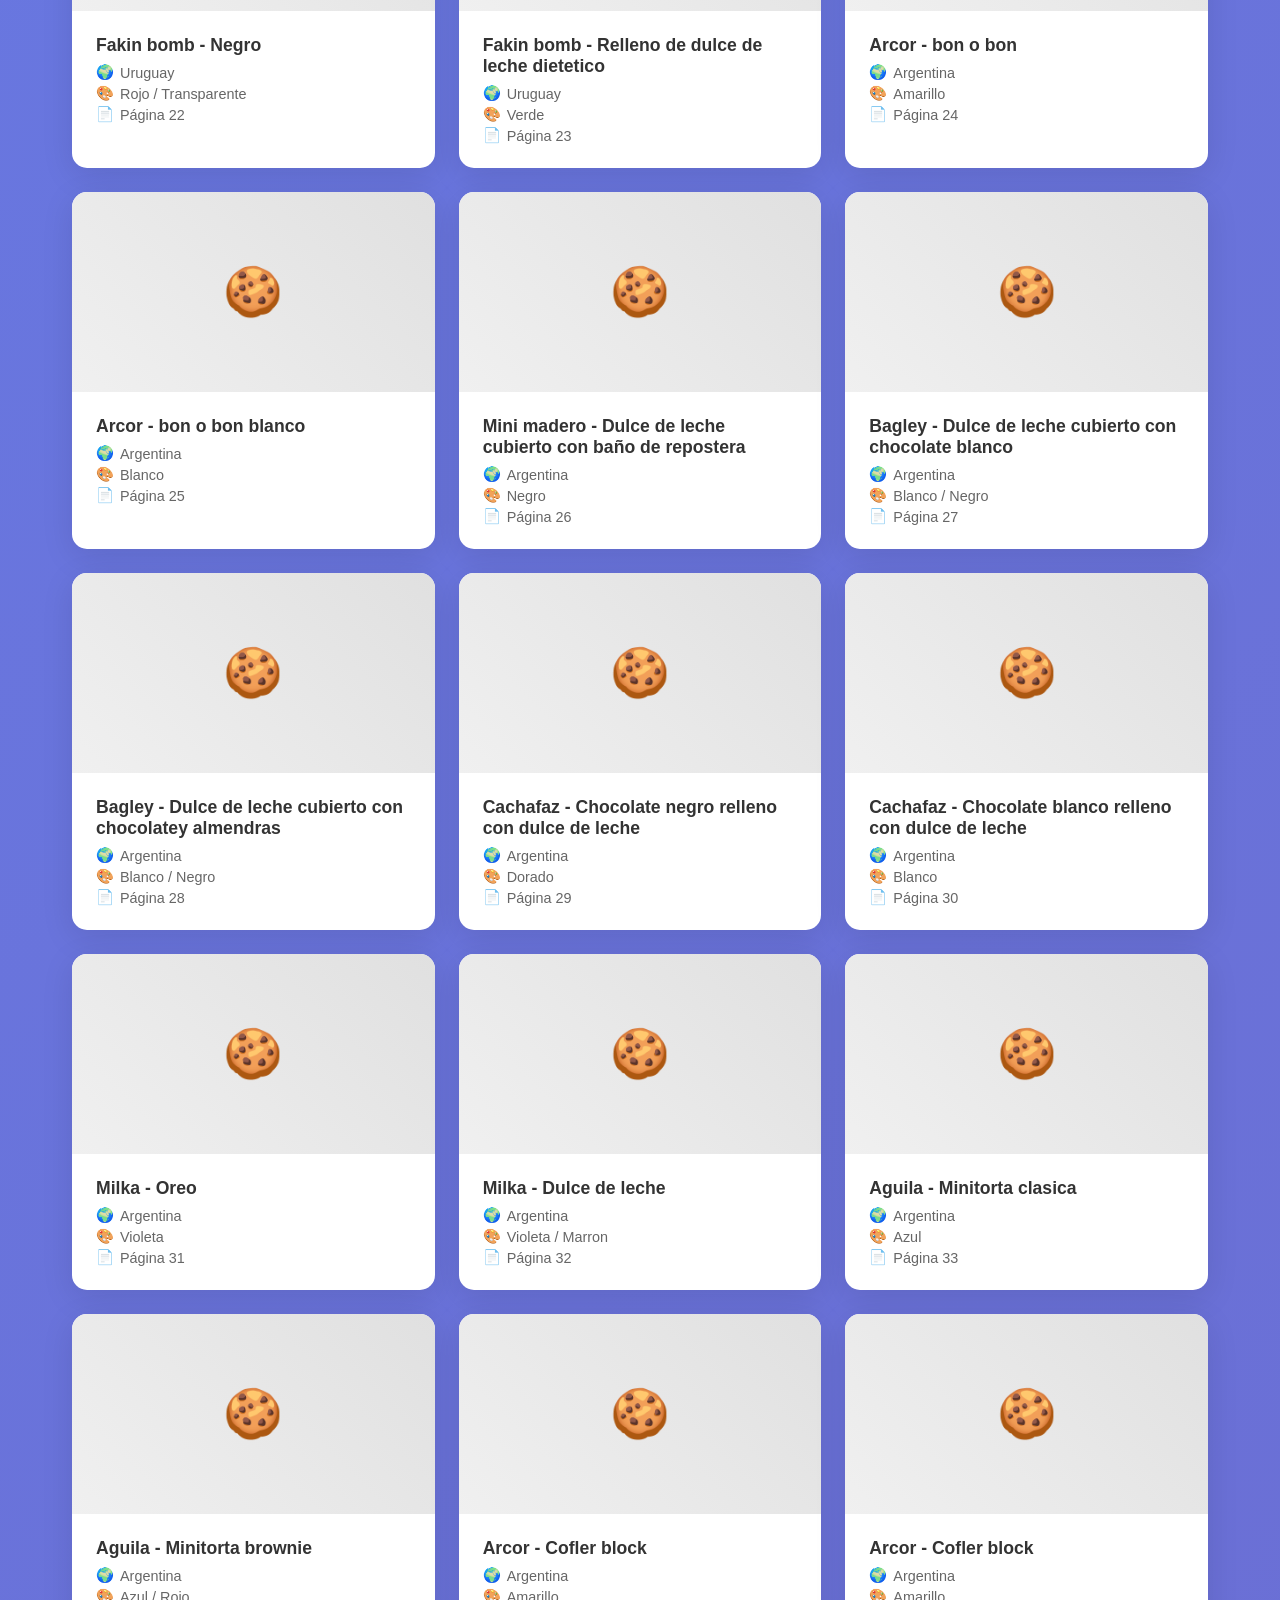
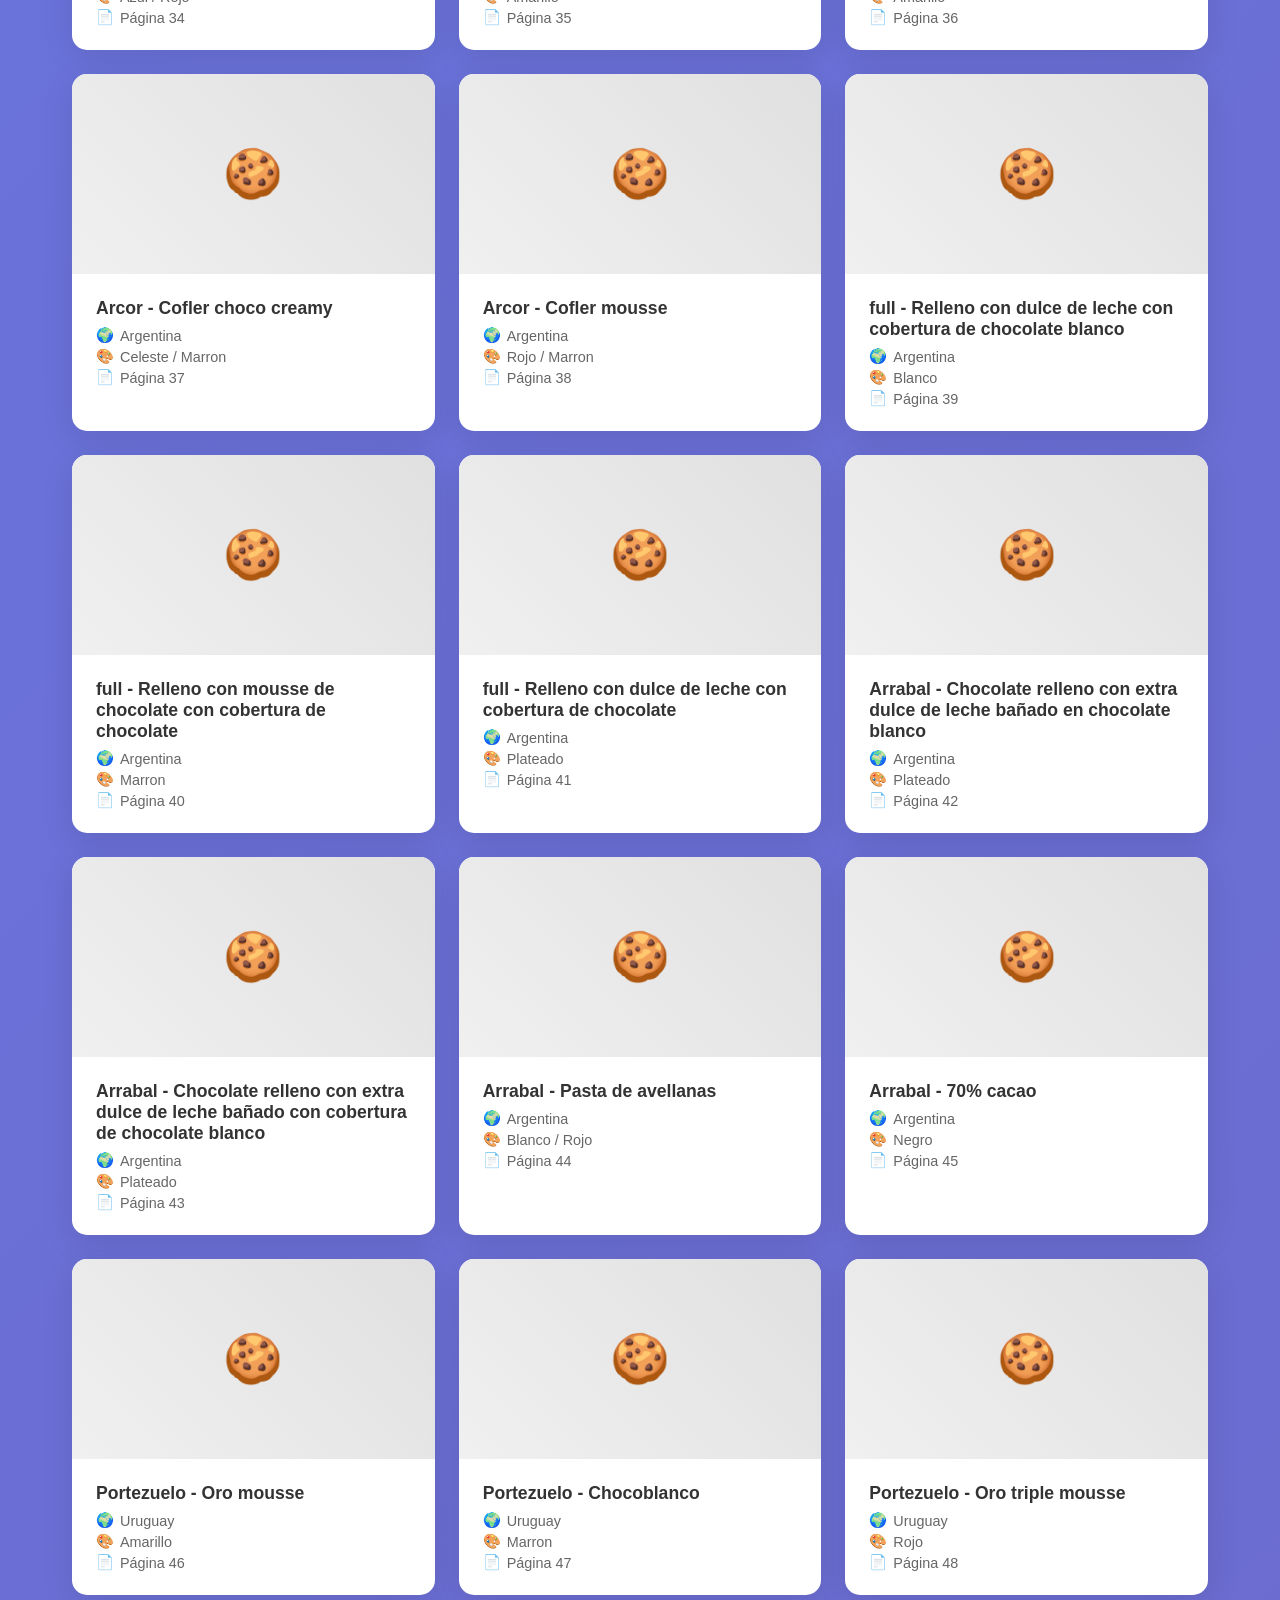
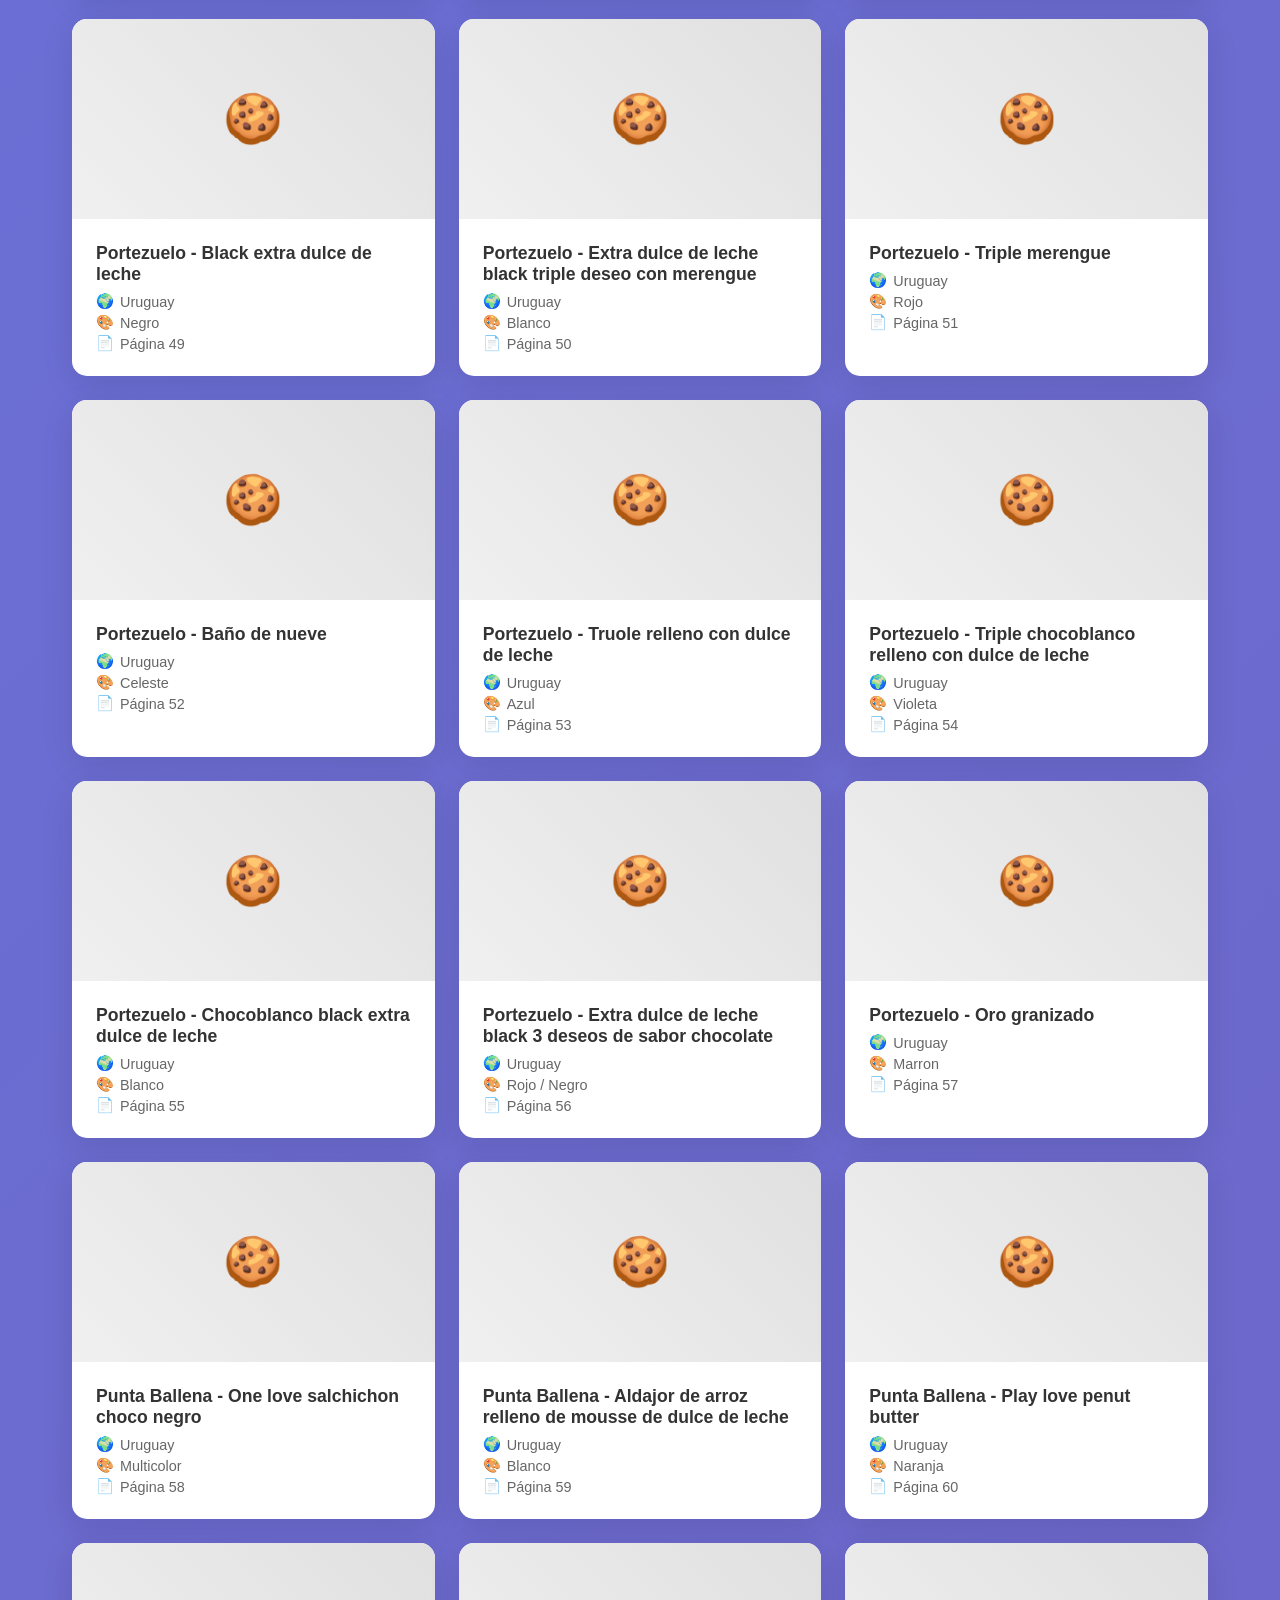
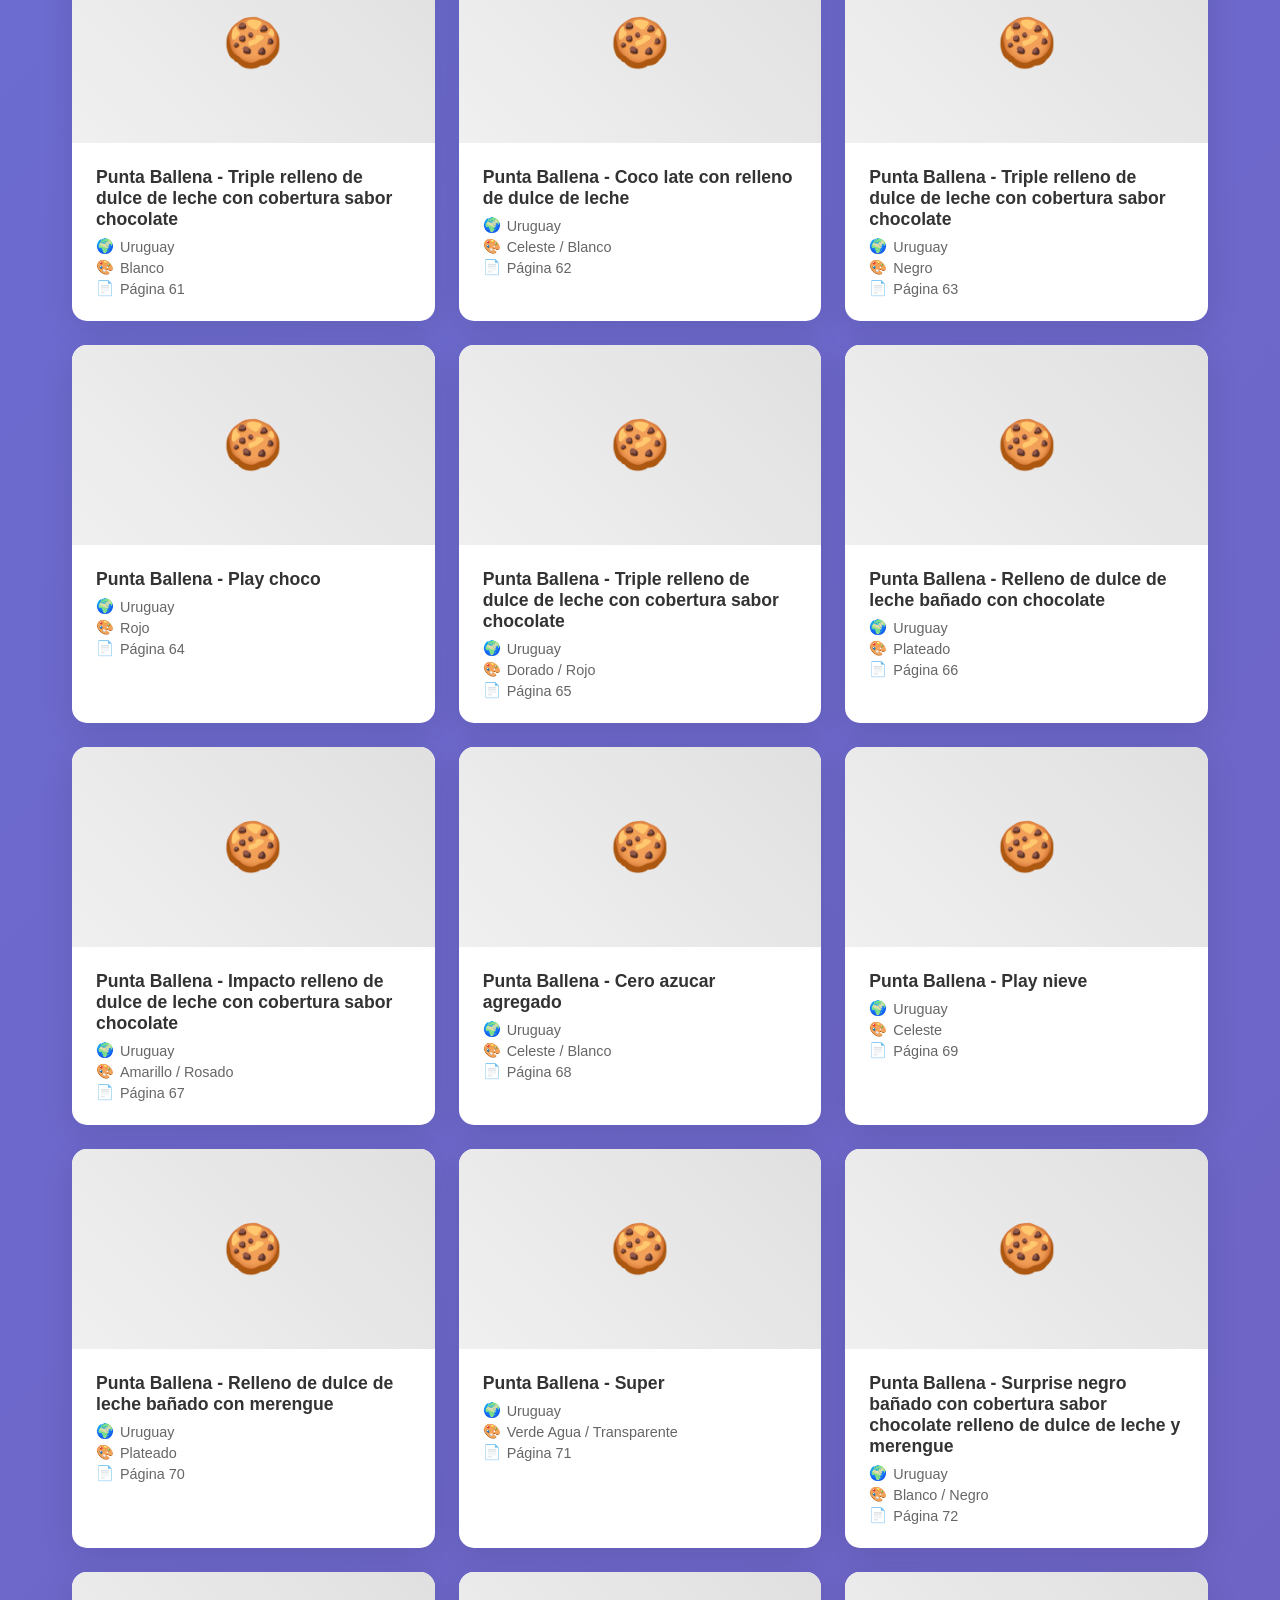
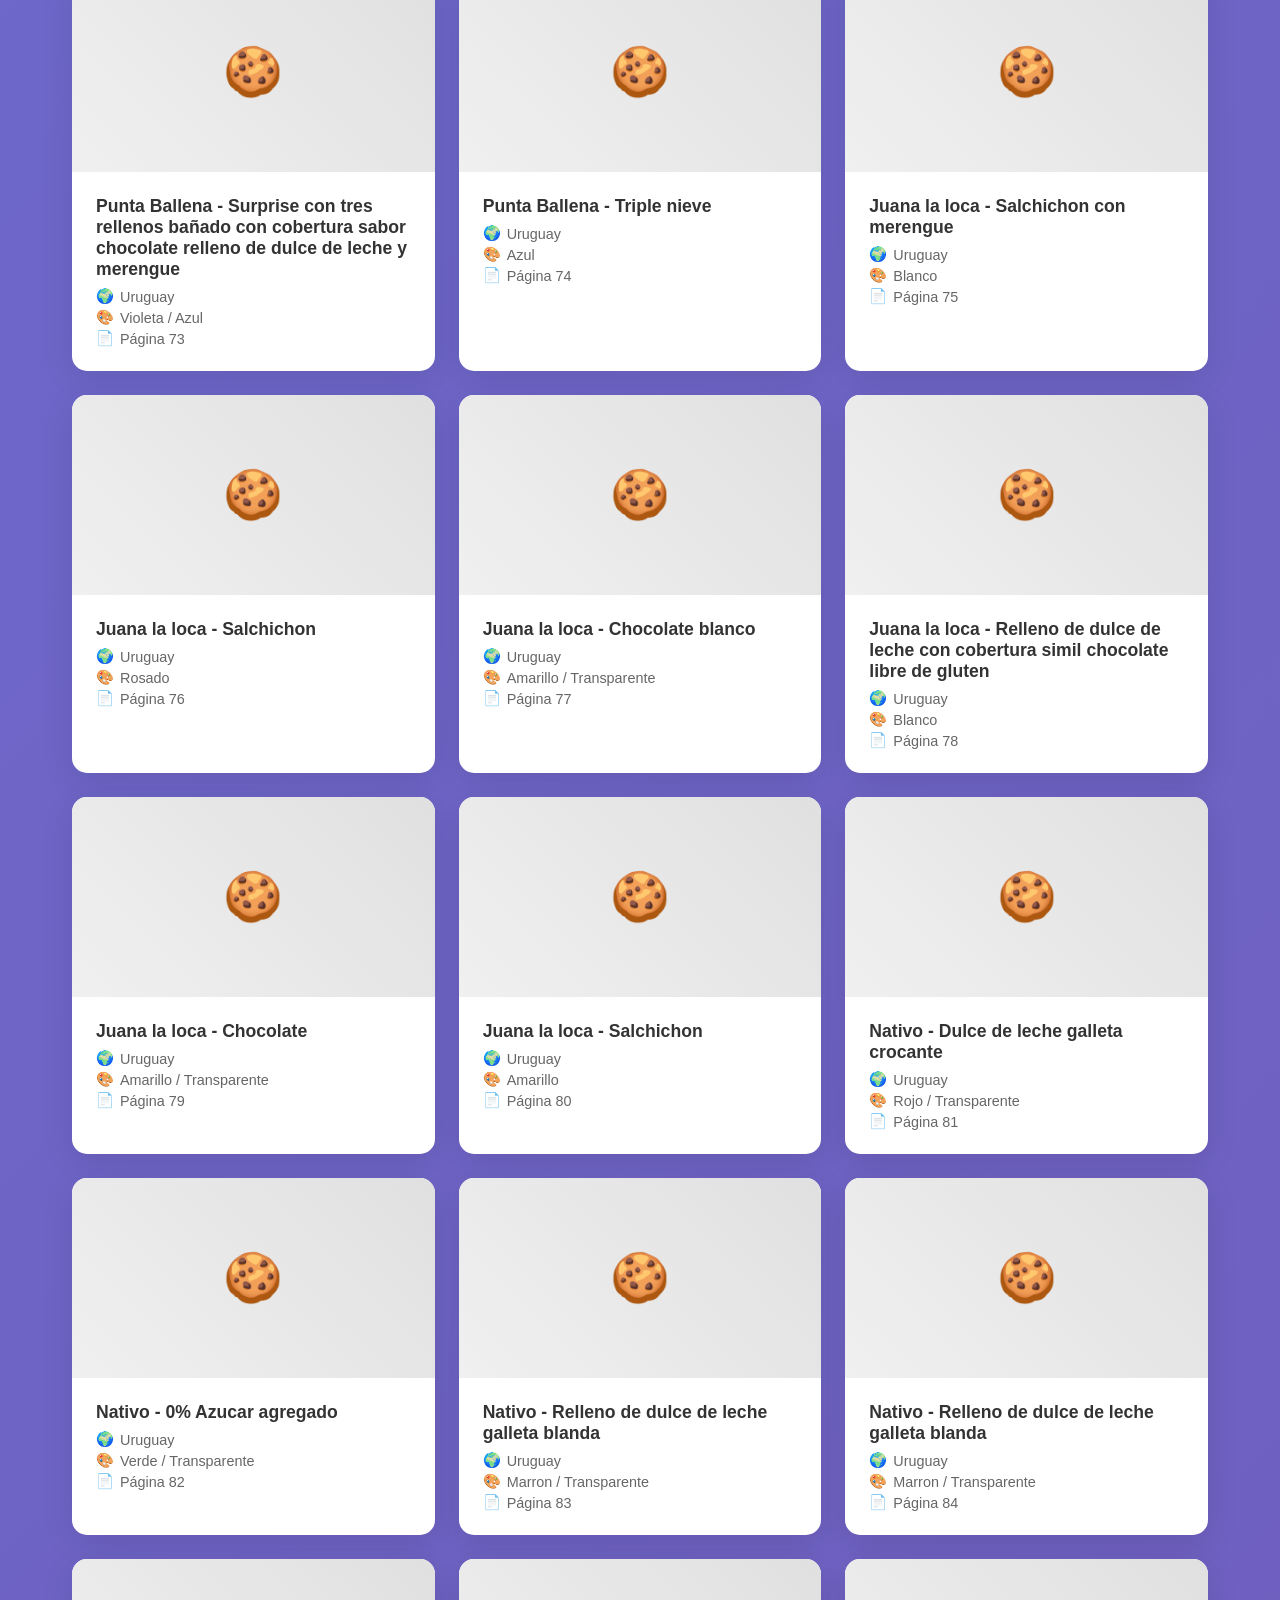
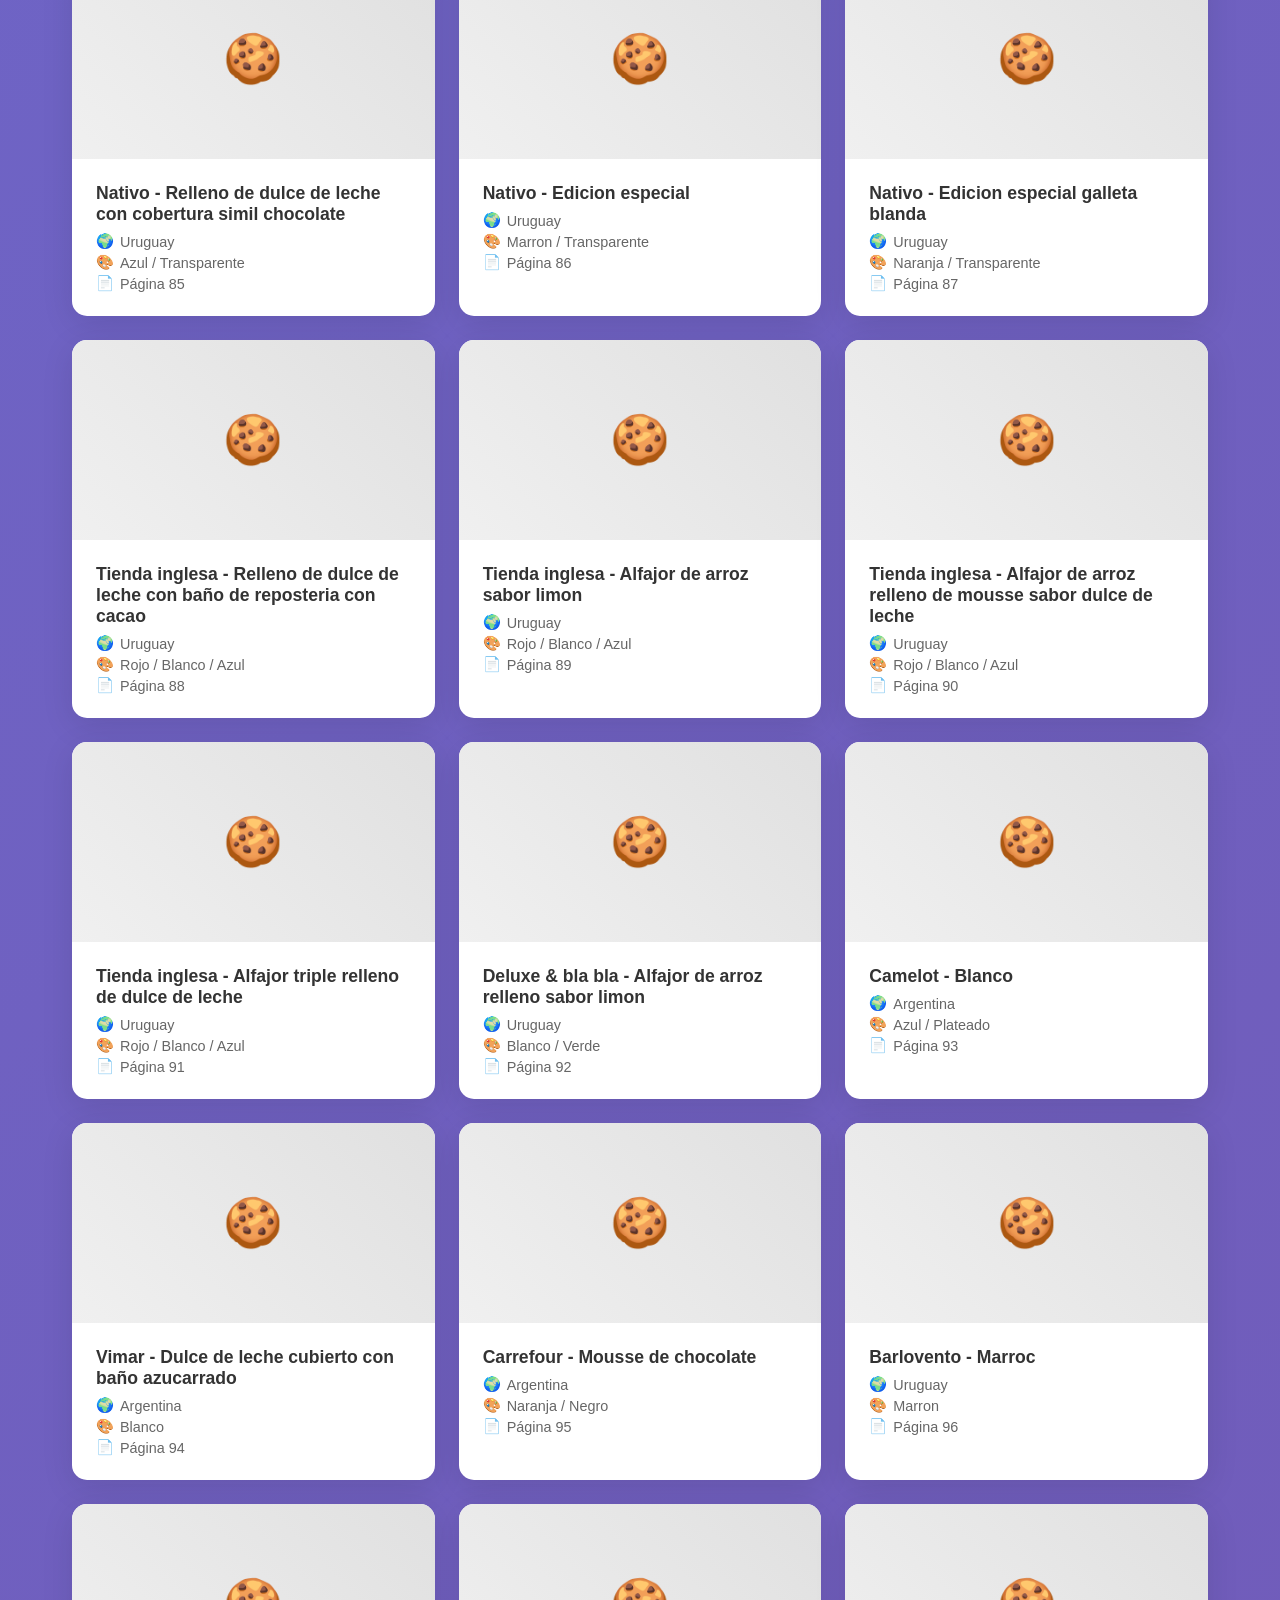
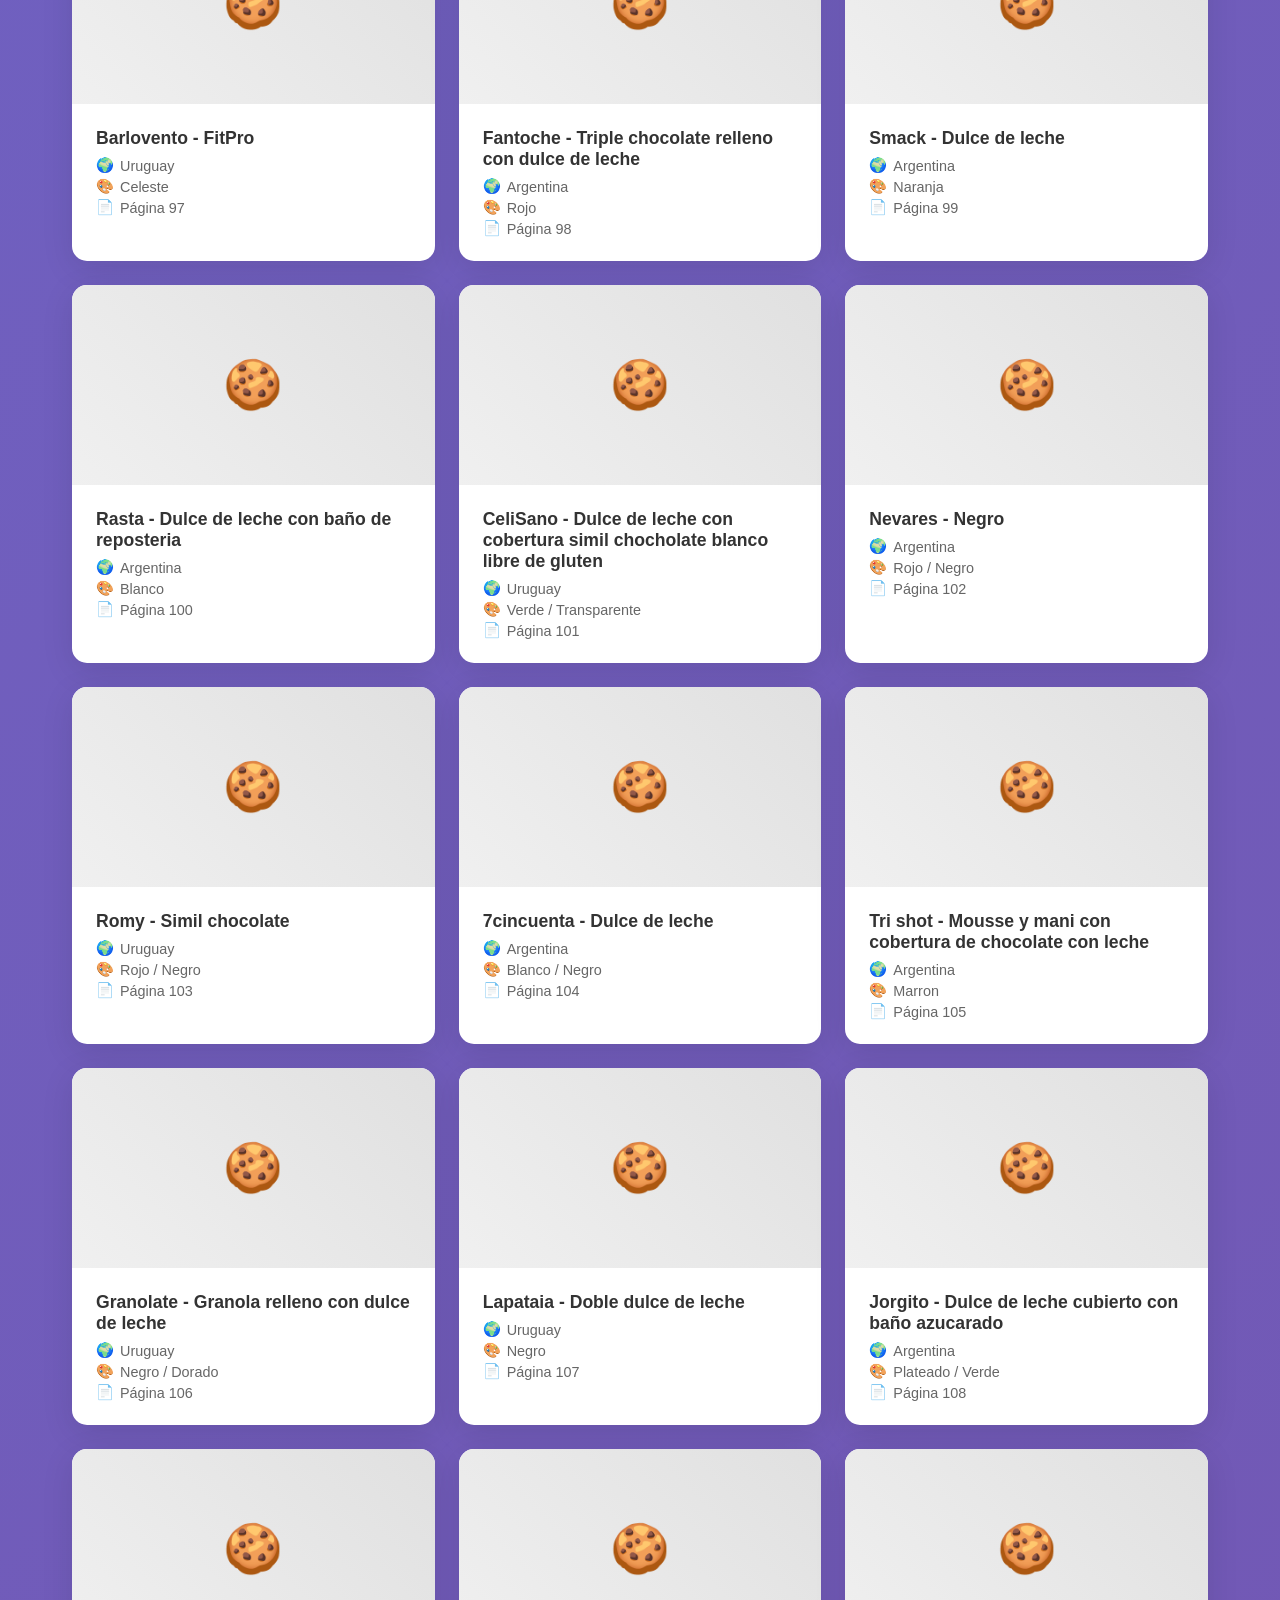
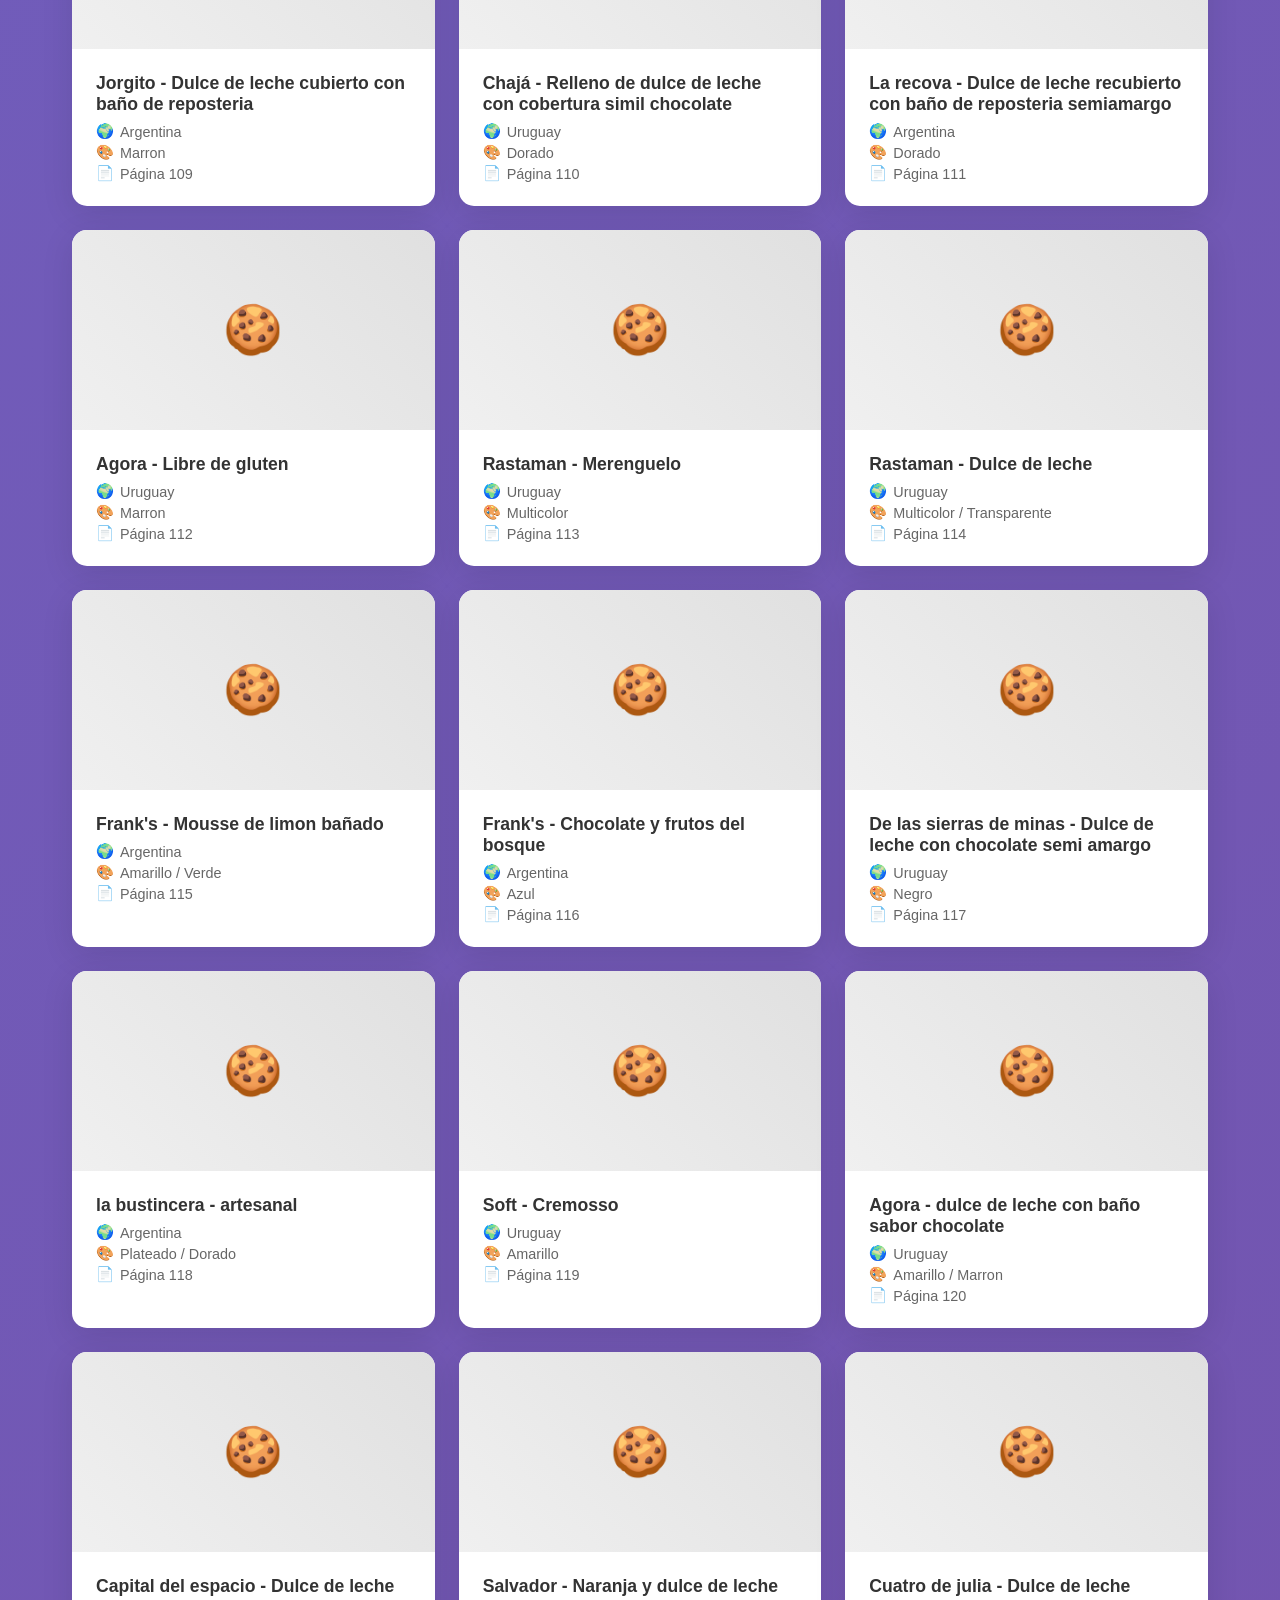
==== commit 083acf82: "chore: sync full app state" ====
--- a/deploy-static/index.html
+++ b/deploy-static/index.html
@@ -3,7 +3,7 @@
 <head>
     <meta charset="UTF-8">
     <meta name="viewport" content="width=device-width, initial-scale=1.0">
-    <title>Colección de Alfajores</title>
+    <title>Smash & Sweet</title>
     <link rel="icon" type="image/svg+xml" href="data:image/svg+xml,%3Csvg xmlns='http://www.w3.org/2000/svg' viewBox='0 0 100 100'%3E%3Ctext y='.9em' font-size='90'%3E🍪%3C/text%3E%3C/svg%3E">
     <style>
         * {
@@ -230,7 +230,7 @@
 <body>
     <div class="container">
         <div class="header">
-            <h1 class="title">🍪 Colección de Alfajores</h1>
+            <h1 class="title">🍔🍪 Smash & Sweet</h1>
             <div class="counter" id="counter">Cargando colección...</div>
             
             <div class="search-container">
@@ -367,7 +367,7 @@
         
         function updateCounter() {
             const total = allAlfajores.length;
-            counter.textContent = `${total} alfajores en la colección`;
+            counter.textContent = `${total} alfajores en Smash & Sweet`;
         }
         
         function renderGrid() {
